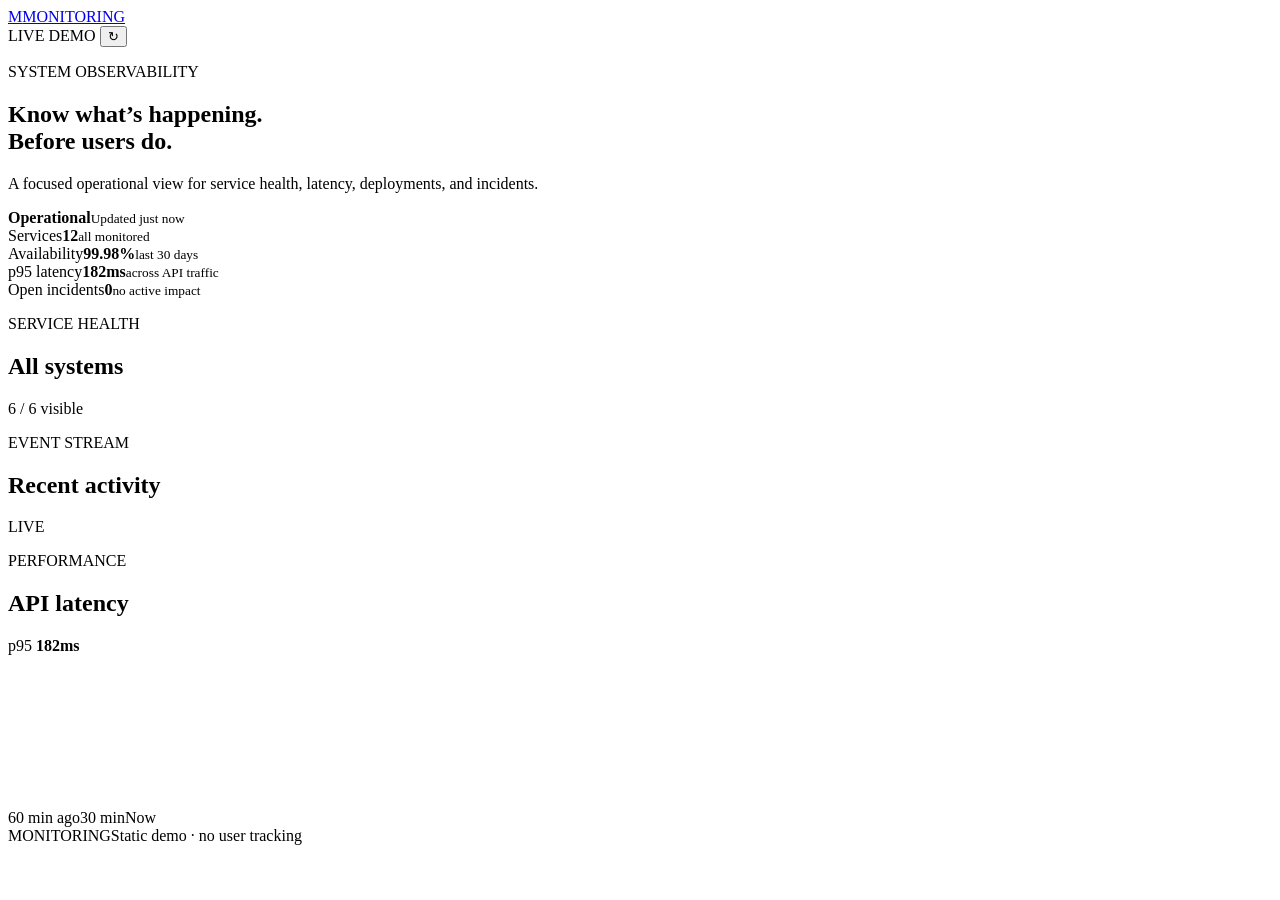
==== index.html @ 28cf292b "Build MONITORING observability dashboard" ====
<!doctype html>
<html lang="en">
<head>
  <meta charset="utf-8">
  <meta name="viewport" content="width=device-width, initial-scale=1">
  <meta name="theme-color" content="#0b1020">
  <meta name="description" content="MONITORING — a lightweight service observability dashboard.">
  <title>MONITORING — Observability Dashboard</title>
  <link rel="preconnect" href="https://fonts.googleapis.com">
  <link rel="preconnect" href="https://fonts.gstatic.com" crossorigin>
  <link href="https://fonts.googleapis.com/css2?family=DM+Sans:wght@400;500;600;700&family=Space+Grotesk:wght@500;600;700&display=swap" rel="stylesheet">
  <link rel="stylesheet" href="styles.css">
</head>
<body>
  <div class="shell">
    <header class="topbar">
      <a class="brand" href="./" aria-label="MONITORING home"><span class="brand-mark">M</span><span>MONITORING</span></a>
      <div class="topbar-actions">
        <span class="live-pill"><i></i> LIVE DEMO</span>
        <button id="refreshBtn" class="icon-btn" type="button" aria-label="Refresh dashboard" title="Refresh dashboard">↻</button>
      </div>
    </header>

    <main>
      <section class="hero">
        <div>
          <p class="eyebrow">SYSTEM OBSERVABILITY</p>
          <h1>Know what’s happening.<br><span>Before users do.</span></h1>
          <p class="hero-copy">A focused operational view for service health, latency, deployments, and incidents.</p>
        </div>
        <div class="status-card">
          <span class="status-dot"></span>
          <div><strong>Operational</strong><small id="updatedAt">Updated just now</small></div>
        </div>
      </section>

      <section class="kpis" aria-label="Key metrics">
        <article class="kpi"><span>Services</span><strong>12</strong><small>all monitored</small></article>
        <article class="kpi"><span>Availability</span><strong>99.98%</strong><small>last 30 days</small></article>
        <article class="kpi"><span>p95 latency</span><strong>182<span class="unit">ms</span></strong><small>across API traffic</small></article>
        <article class="kpi"><span>Open incidents</span><strong>0</strong><small>no active impact</small></article>
      </section>

      <section class="grid">
        <article class="panel services-panel">
          <div class="panel-head"><div><p class="eyebrow">SERVICE HEALTH</p><h2>All systems</h2></div><span class="panel-meta">6 / 6 visible</span></div>
          <div id="services" class="service-list"></div>
        </article>

        <article class="panel events-panel">
          <div class="panel-head"><div><p class="eyebrow">EVENT STREAM</p><h2>Recent activity</h2></div><span class="panel-meta">LIVE</span></div>
          <div id="events" class="events-list"></div>
        </article>
      </section>

      <section class="panel chart-panel">
        <div class="panel-head"><div><p class="eyebrow">PERFORMANCE</p><h2>API latency</h2></div><span class="chart-value">p95 <strong>182ms</strong></span></div>
        <div class="chart-wrap"><canvas id="latencyChart" aria-label="API latency chart" role="img"></canvas></div>
        <div class="chart-axis"><span>60 min ago</span><span>30 min</span><span>Now</span></div>
      </section>
    </main>

    <footer><span>MONITORING</span><span>Static demo · no user tracking</span></footer>
  </div>
  <script src="app.js"></script>
</body>
</html>
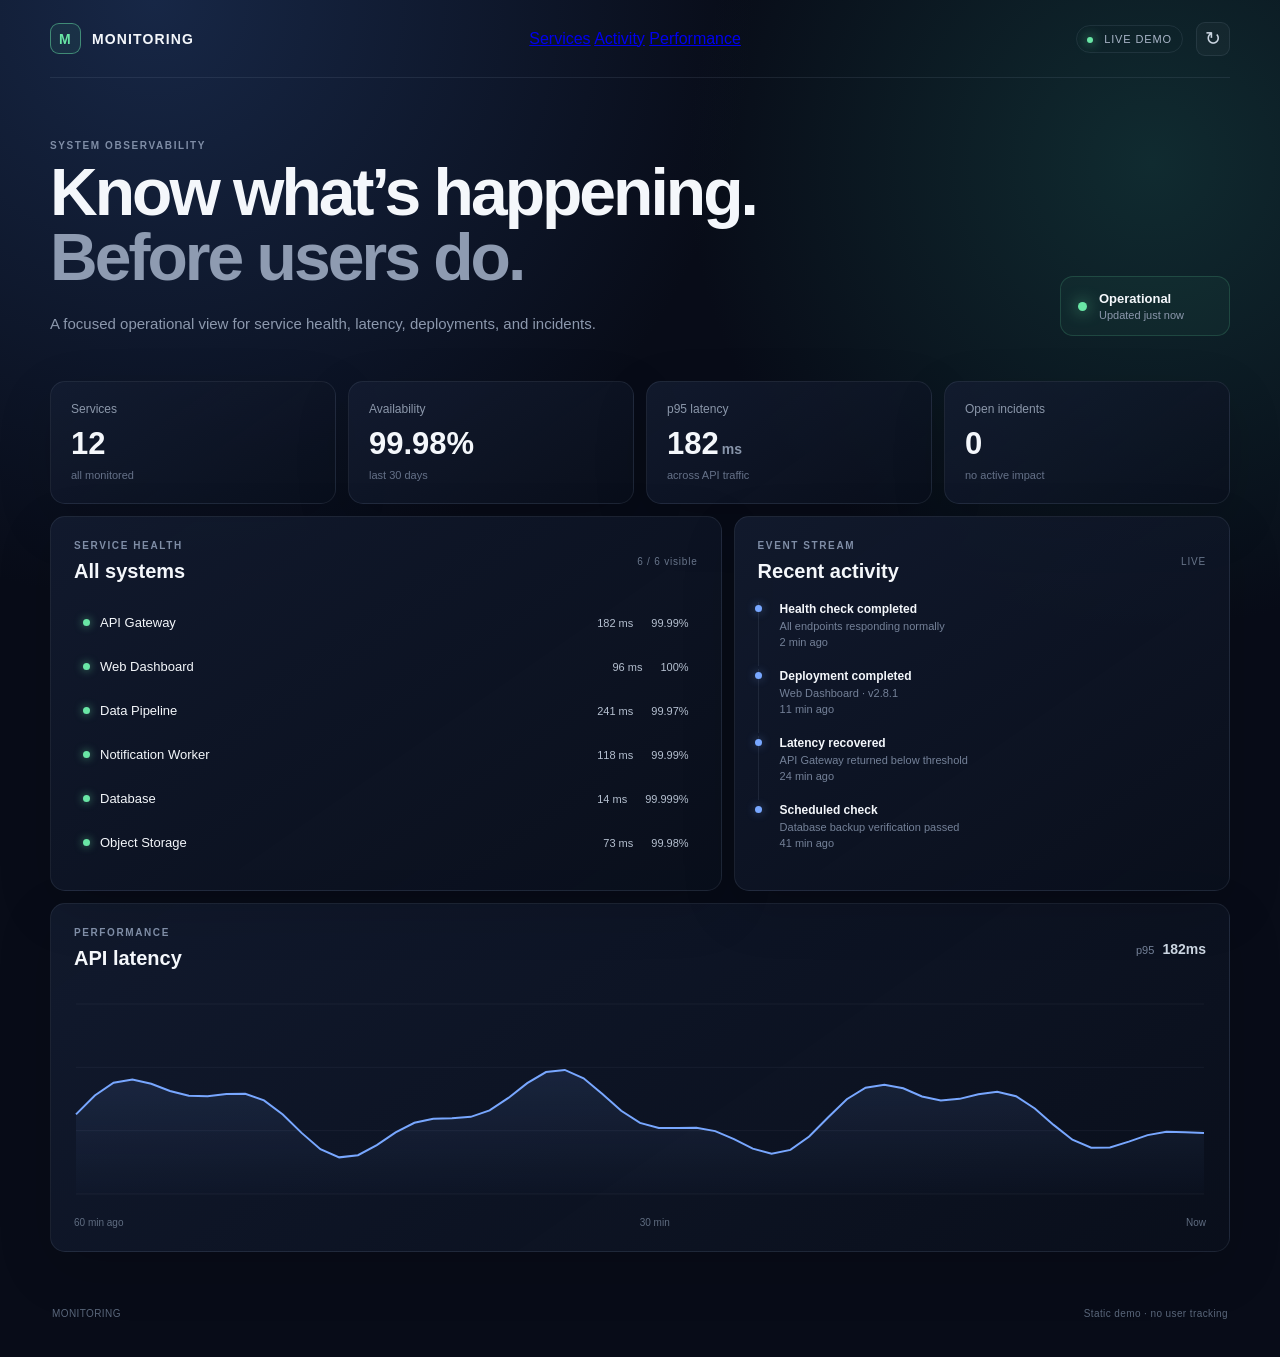
==== commit 8293ab23: "Polish monitoring dashboard accessibility and metadata" ====
--- a/index.html
+++ b/index.html
@@ -3,8 +3,11 @@
 <head>
   <meta charset="utf-8">
   <meta name="viewport" content="width=device-width, initial-scale=1">
-  <meta name="theme-color" content="#0b1020">
-  <meta name="description" content="MONITORING — a lightweight service observability dashboard.">
+  <meta name="theme-color" content="#080c18">
+  <meta name="description" content="MONITORING — a lightweight, privacy-conscious service observability dashboard.">
+  <meta name="robots" content="index,follow">
+  <link rel="canonical" href="https://kolkata-janta-party.github.io/MONITORING/">
+  <link rel="icon" href="favicon.svg" type="image/svg+xml">
   <title>MONITORING — Observability Dashboard</title>
   <link rel="preconnect" href="https://fonts.googleapis.com">
   <link rel="preconnect" href="https://fonts.gstatic.com" crossorigin>
@@ -14,22 +17,27 @@
 <body>
   <div class="shell">
     <header class="topbar">
-      <a class="brand" href="./" aria-label="MONITORING home"><span class="brand-mark">M</span><span>MONITORING</span></a>
+      <a class="brand" href="./" aria-label="MONITORING home"><span class="brand-mark" aria-hidden="true">M</span><span>MONITORING</span></a>
+      <nav class="topbar-nav" aria-label="Dashboard sections">
+        <a href="#services-panel">Services</a>
+        <a href="#events-panel">Activity</a>
+        <a href="#performance">Performance</a>
+      </nav>
       <div class="topbar-actions">
-        <span class="live-pill"><i></i> LIVE DEMO</span>
+        <span class="live-pill"><i aria-hidden="true"></i> LIVE DEMO</span>
         <button id="refreshBtn" class="icon-btn" type="button" aria-label="Refresh dashboard" title="Refresh dashboard">↻</button>
       </div>
     </header>
 
     <main>
-      <section class="hero">
+      <section class="hero" aria-labelledby="hero-title">
         <div>
           <p class="eyebrow">SYSTEM OBSERVABILITY</p>
-          <h1>Know what’s happening.<br><span>Before users do.</span></h1>
+          <h1 id="hero-title">Know what’s happening.<br><span>Before users do.</span></h1>
           <p class="hero-copy">A focused operational view for service health, latency, deployments, and incidents.</p>
         </div>
-        <div class="status-card">
-          <span class="status-dot"></span>
+        <div class="status-card" role="status" aria-live="polite">
+          <span class="status-dot" aria-hidden="true"></span>
           <div><strong>Operational</strong><small id="updatedAt">Updated just now</small></div>
         </div>
       </section>
@@ -42,26 +50,27 @@
       </section>
 
       <section class="grid">
-        <article class="panel services-panel">
+        <article class="panel services-panel" id="services-panel">
           <div class="panel-head"><div><p class="eyebrow">SERVICE HEALTH</p><h2>All systems</h2></div><span class="panel-meta">6 / 6 visible</span></div>
-          <div id="services" class="service-list"></div>
+          <div id="services" class="service-list" aria-live="polite"></div>
         </article>
 
-        <article class="panel events-panel">
+        <article class="panel events-panel" id="events-panel">
           <div class="panel-head"><div><p class="eyebrow">EVENT STREAM</p><h2>Recent activity</h2></div><span class="panel-meta">LIVE</span></div>
-          <div id="events" class="events-list"></div>
+          <div id="events" class="events-list" aria-live="polite"></div>
         </article>
       </section>
 
-      <section class="panel chart-panel">
-        <div class="panel-head"><div><p class="eyebrow">PERFORMANCE</p><h2>API latency</h2></div><span class="chart-value">p95 <strong>182ms</strong></span></div>
-        <div class="chart-wrap"><canvas id="latencyChart" aria-label="API latency chart" role="img"></canvas></div>
-        <div class="chart-axis"><span>60 min ago</span><span>30 min</span><span>Now</span></div>
+      <section class="panel chart-panel" id="performance" aria-labelledby="performance-title">
+        <div class="panel-head"><div><p class="eyebrow">PERFORMANCE</p><h2 id="performance-title">API latency</h2></div><span class="chart-value">p95 <strong>182ms</strong></span></div>
+        <div class="chart-wrap"><canvas id="latencyChart" aria-label="API latency over the last 60 minutes" role="img"></canvas></div>
+        <div class="chart-axis" aria-hidden="true"><span>60 min ago</span><span>30 min</span><span>Now</span></div>
       </section>
     </main>
 
     <footer><span>MONITORING</span><span>Static demo · no user tracking</span></footer>
   </div>
-  <script src="app.js"></script>
+  <noscript><div class="noscript">JavaScript is required for live demo data and the latency chart.</div></noscript>
+  <script src="app.js" defer></script>
 </body>
 </html>
--- a/styles.css
+++ b/styles.css
@@ -0,0 +1,3 @@
+:root{--bg:#080c18;--panel:rgba(16,23,41,.76);--panel2:#111a2d;--line:rgba(148,163,184,.13);--text:#f4f7fb;--muted:#8c98ad;--accent:#69e6a5;--blue:#78a7ff;--danger:#ff7180}
+*{box-sizing:border-box}html{scroll-behavior:smooth}body{margin:0;background:radial-gradient(circle at 12% 0%,#172746 0,transparent 34%),radial-gradient(circle at 90% 12%,#102b30 0,transparent 28%),var(--bg);color:var(--text);font-family:"DM Sans",sans-serif;min-height:100vh}.shell{width:min(1180px,calc(100% - 40px));margin:auto}.topbar{height:78px;display:flex;align-items:center;justify-content:space-between;border-bottom:1px solid var(--line)}.brand{display:flex;align-items:center;gap:11px;color:var(--text);text-decoration:none;font:700 14px "Space Grotesk",sans-serif;letter-spacing:.08em}.brand-mark{display:grid;place-items:center;width:31px;height:31px;border:1px solid rgba(105,230,165,.5);border-radius:9px;color:var(--accent);background:rgba(105,230,165,.07)}.topbar-actions{display:flex;align-items:center;gap:13px}.live-pill{font-size:11px;color:#a9b5c8;border:1px solid var(--line);padding:7px 10px;border-radius:999px;letter-spacing:.08em}.live-pill i{display:inline-block;width:6px;height:6px;border-radius:50%;background:var(--accent);box-shadow:0 0 12px var(--accent);margin-right:7px}.icon-btn{border:1px solid var(--line);background:rgba(255,255,255,.03);color:#cbd5e1;width:34px;height:34px;border-radius:9px;cursor:pointer;font-size:19px}.icon-btn:hover{border-color:rgba(105,230,165,.4);color:var(--accent)}main{padding:62px 0 30px}.hero{display:flex;align-items:flex-end;justify-content:space-between;gap:30px}.eyebrow{margin:0 0 9px;color:#7f8da6;font:600 10px "Space Grotesk",sans-serif;letter-spacing:.16em}.hero h1{font:600 clamp(38px,6vw,66px)/.99 "Space Grotesk",sans-serif;letter-spacing:-.045em;margin:0}.hero h1 span{color:#8e9bb1}.hero-copy{max-width:570px;color:var(--muted);font-size:15px;line-height:1.7;margin:20px 0 0}.status-card{display:flex;align-items:center;gap:12px;padding:14px 17px;border:1px solid rgba(105,230,165,.17);background:rgba(105,230,165,.045);border-radius:13px;min-width:170px}.status-dot{width:9px;height:9px;border-radius:50%;background:var(--accent);box-shadow:0 0 16px rgba(105,230,165,.8)}.status-card strong{display:block;font-size:13px}.status-card small{display:block;color:var(--muted);font-size:11px;margin-top:3px}.kpis{display:grid;grid-template-columns:repeat(4,1fr);gap:12px;margin:45px 0 12px}.kpi,.panel{border:1px solid var(--line);background:linear-gradient(145deg,rgba(20,29,50,.8),rgba(10,16,29,.72));box-shadow:0 18px 55px rgba(0,0,0,.14);border-radius:15px}.kpi{padding:20px}.kpi>span{display:block;color:#8b97aa;font-size:12px}.kpi strong{display:block;font:600 31px "Space Grotesk",sans-serif;margin:10px 0 3px}.kpi small{color:#657188;font-size:11px}.unit{font-size:14px;color:#8895aa;margin-left:3px}.grid{display:grid;grid-template-columns:1.15fr .85fr;gap:12px}.panel{padding:23px}.panel-head{display:flex;align-items:center;justify-content:space-between;margin-bottom:19px}.panel h2{font:600 20px "Space Grotesk",sans-serif;margin:0}.panel-meta{font-size:10px;color:#68758a;letter-spacing:.08em}.service-list,.events-list{display:grid;gap:3px}.service{display:flex;align-items:center;justify-content:space-between;padding:13px 9px;border-radius:10px}.service:hover{background:rgba(255,255,255,.025)}.service-name{display:flex;align-items:center;gap:10px;font-size:13px}.health{width:7px;height:7px;border-radius:50%;background:var(--accent);box-shadow:0 0 9px rgba(105,230,165,.65)}.service-meta{display:flex;gap:18px;color:#748198;font-size:11px}.service-meta b{color:#b6c1d1;font-weight:500}.event{position:relative;padding:0 0 18px 21px;border-left:1px solid var(--line)}.event:last-child{border-left-color:transparent}.event:before{content:"";position:absolute;left:-4px;top:3px;width:7px;height:7px;border-radius:50%;background:var(--blue);box-shadow:0 0 10px rgba(120,167,255,.45)}.event strong{display:block;font-size:12px;font-weight:600}.event span{display:block;color:#748198;font-size:11px;margin-top:4px}.chart-panel{margin-top:12px}.chart-value{font-size:11px;color:#748198}.chart-value strong{font:600 14px "Space Grotesk",sans-serif;color:#cbd5e1;margin-left:5px}.chart-wrap{height:220px;margin-top:4px}.chart-wrap canvas{width:100%;height:100%;display:block}.chart-axis{display:flex;justify-content:space-between;color:#5f6c80;font-size:10px;margin-top:8px}footer{display:flex;justify-content:space-between;color:#59667a;font-size:10px;padding:26px 2px 38px;letter-spacing:.04em}
+@media(max-width:800px){.shell{width:min(100% - 26px,680px)}main{padding-top:42px}.hero{align-items:flex-start;flex-direction:column}.status-card{width:100%}.kpis{grid-template-columns:repeat(2,1fr);margin-top:32px}.grid{grid-template-columns:1fr}}@media(max-width:480px){.topbar{height:68px}.live-pill{display:none}.kpi{padding:16px}.kpi strong{font-size:25px}.panel{padding:17px}.service-meta{gap:8px}.service-meta span:first-child{display:none}.hero h1{font-size:42px}footer{flex-direction:column;gap:8px}}
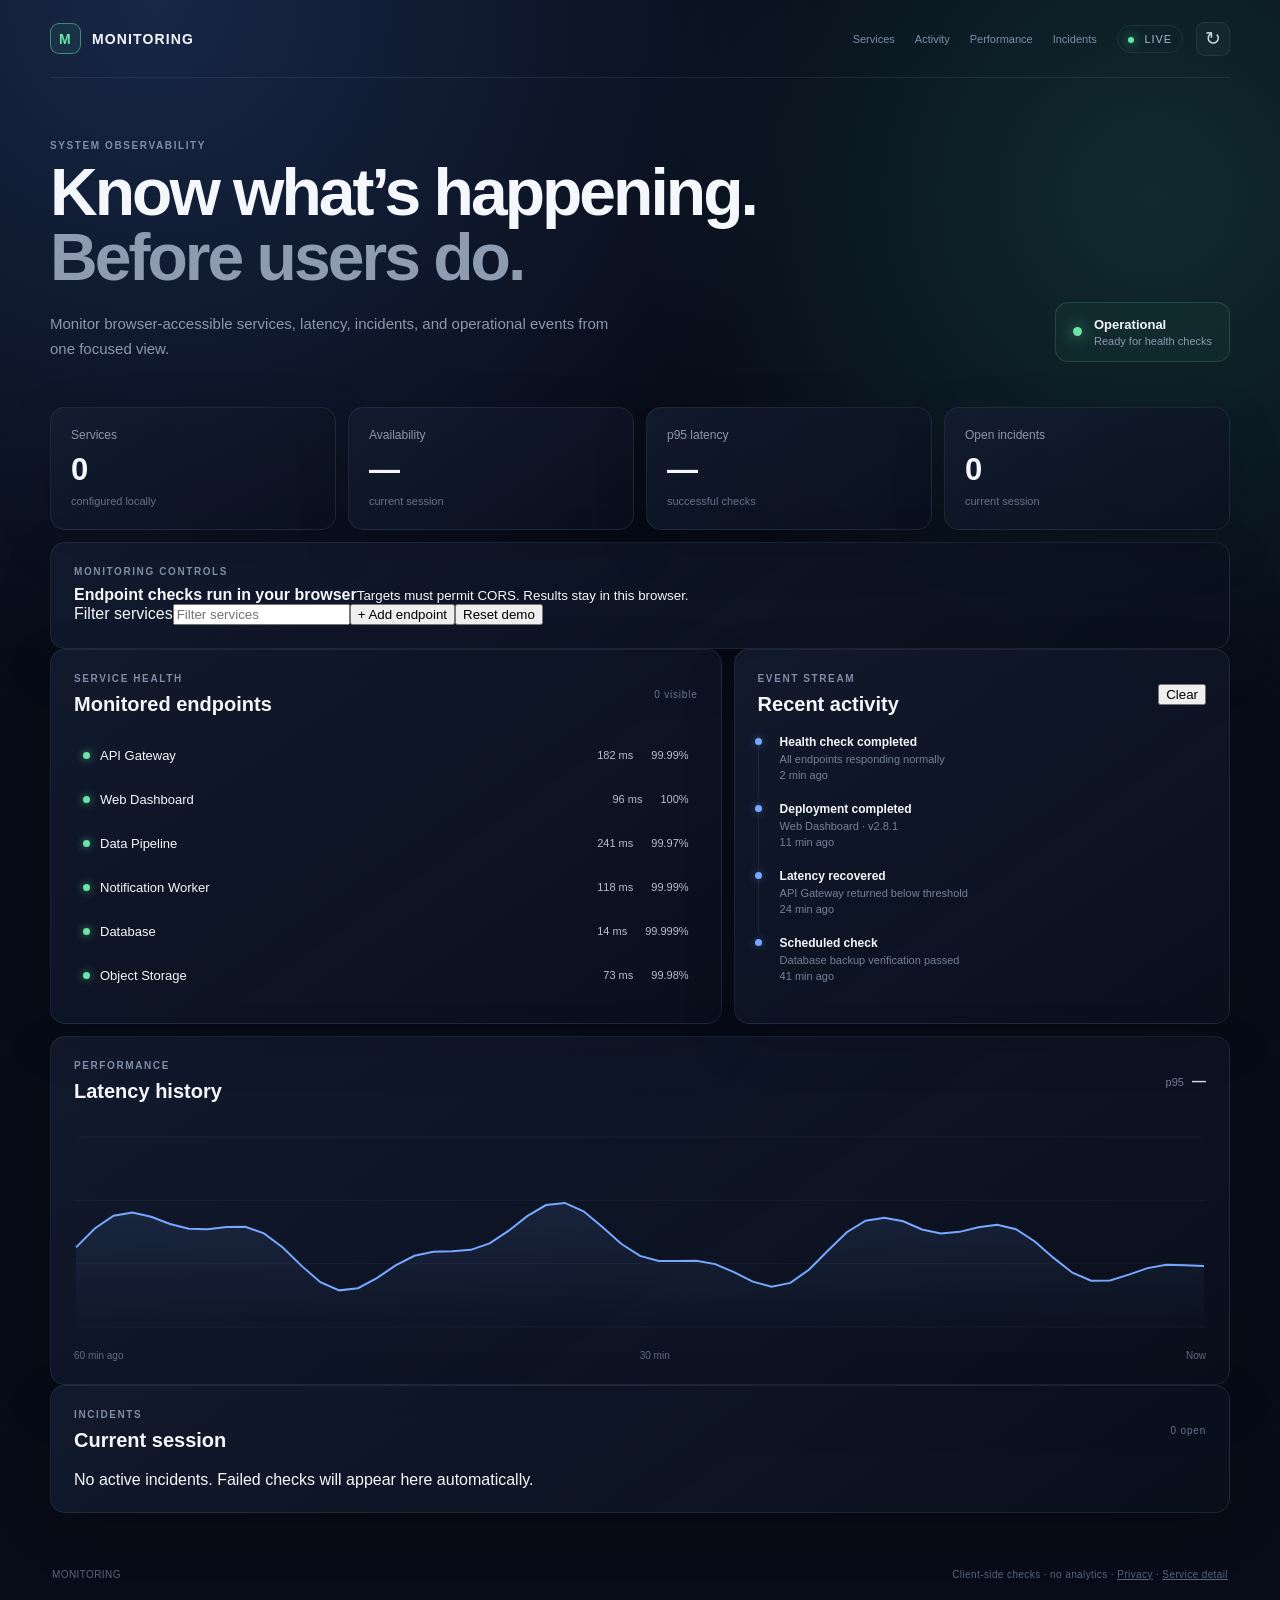
==== commit 9cbaaf78: "Build interactive monitoring dashboard" ====
--- a/index.html
+++ b/index.html
@@ -1,76 +1,27 @@
 <!doctype html>
-<html lang="en">
-<head>
-  <meta charset="utf-8">
-  <meta name="viewport" content="width=device-width, initial-scale=1">
-  <meta name="theme-color" content="#080c18">
-  <meta name="description" content="MONITORING — a lightweight, privacy-conscious service observability dashboard.">
-  <meta name="robots" content="index,follow">
-  <link rel="canonical" href="https://kolkata-janta-party.github.io/MONITORING/">
-  <link rel="icon" href="favicon.svg" type="image/svg+xml">
-  <title>MONITORING — Observability Dashboard</title>
-  <link rel="preconnect" href="https://fonts.googleapis.com">
-  <link rel="preconnect" href="https://fonts.gstatic.com" crossorigin>
-  <link href="https://fonts.googleapis.com/css2?family=DM+Sans:wght@400;500;600;700&family=Space+Grotesk:wght@500;600;700&display=swap" rel="stylesheet">
-  <link rel="stylesheet" href="styles.css">
-</head>
-<body>
-  <div class="shell">
-    <header class="topbar">
-      <a class="brand" href="./" aria-label="MONITORING home"><span class="brand-mark" aria-hidden="true">M</span><span>MONITORING</span></a>
-      <nav class="topbar-nav" aria-label="Dashboard sections">
-        <a href="#services-panel">Services</a>
-        <a href="#events-panel">Activity</a>
-        <a href="#performance">Performance</a>
-      </nav>
-      <div class="topbar-actions">
-        <span class="live-pill"><i aria-hidden="true"></i> LIVE DEMO</span>
-        <button id="refreshBtn" class="icon-btn" type="button" aria-label="Refresh dashboard" title="Refresh dashboard">↻</button>
-      </div>
-    </header>
-
-    <main>
-      <section class="hero" aria-labelledby="hero-title">
-        <div>
-          <p class="eyebrow">SYSTEM OBSERVABILITY</p>
-          <h1 id="hero-title">Know what’s happening.<br><span>Before users do.</span></h1>
-          <p class="hero-copy">A focused operational view for service health, latency, deployments, and incidents.</p>
-        </div>
-        <div class="status-card" role="status" aria-live="polite">
-          <span class="status-dot" aria-hidden="true"></span>
-          <div><strong>Operational</strong><small id="updatedAt">Updated just now</small></div>
-        </div>
-      </section>
-
-      <section class="kpis" aria-label="Key metrics">
-        <article class="kpi"><span>Services</span><strong>12</strong><small>all monitored</small></article>
-        <article class="kpi"><span>Availability</span><strong>99.98%</strong><small>last 30 days</small></article>
-        <article class="kpi"><span>p95 latency</span><strong>182<span class="unit">ms</span></strong><small>across API traffic</small></article>
-        <article class="kpi"><span>Open incidents</span><strong>0</strong><small>no active impact</small></article>
-      </section>
-
-      <section class="grid">
-        <article class="panel services-panel" id="services-panel">
-          <div class="panel-head"><div><p class="eyebrow">SERVICE HEALTH</p><h2>All systems</h2></div><span class="panel-meta">6 / 6 visible</span></div>
-          <div id="services" class="service-list" aria-live="polite"></div>
-        </article>
-
-        <article class="panel events-panel" id="events-panel">
-          <div class="panel-head"><div><p class="eyebrow">EVENT STREAM</p><h2>Recent activity</h2></div><span class="panel-meta">LIVE</span></div>
-          <div id="events" class="events-list" aria-live="polite"></div>
-        </article>
-      </section>
-
-      <section class="panel chart-panel" id="performance" aria-labelledby="performance-title">
-        <div class="panel-head"><div><p class="eyebrow">PERFORMANCE</p><h2 id="performance-title">API latency</h2></div><span class="chart-value">p95 <strong>182ms</strong></span></div>
-        <div class="chart-wrap"><canvas id="latencyChart" aria-label="API latency over the last 60 minutes" role="img"></canvas></div>
-        <div class="chart-axis" aria-hidden="true"><span>60 min ago</span><span>30 min</span><span>Now</span></div>
-      </section>
-    </main>
-
-    <footer><span>MONITORING</span><span>Static demo · no user tracking</span></footer>
-  </div>
-  <noscript><div class="noscript">JavaScript is required for live demo data and the latency chart.</div></noscript>
-  <script src="app.js" defer></script>
-</body>
-</html>+<html lang="en"><head>
+<meta charset="utf-8"><meta name="viewport" content="width=device-width, initial-scale=1"><meta name="theme-color" content="#080c18">
+<meta name="description" content="MONITORING — a privacy-conscious service observability dashboard."><meta name="robots" content="index,follow">
+<meta http-equiv="Content-Security-Policy" content="default-src 'self'; connect-src 'self' https:; img-src 'self' data:; style-src 'self' https://fonts.googleapis.com; font-src https://fonts.gstatic.com; script-src 'self'; object-src 'none'; base-uri 'self'; form-action 'self'">
+<link rel="canonical" href="https://kolkata-janta-party.github.io/MONITORING/"><link rel="icon" href="favicon.svg" type="image/svg+xml"><link rel="manifest" href="manifest.webmanifest">
+<title>MONITORING — Observability Dashboard</title><link rel="preconnect" href="https://fonts.googleapis.com"><link rel="preconnect" href="https://fonts.gstatic.com" crossorigin>
+<link href="https://fonts.googleapis.com/css2?family=DM+Sans:wght@400;500;600;700&family=Space+Grotesk:wght@500;600;700&display=swap" rel="stylesheet"><link rel="stylesheet" href="styles.css"></head>
+<body><div class="shell">
+<header class="topbar"><a class="brand" href="./" aria-label="MONITORING home"><span class="brand-mark" aria-hidden="true">M</span><span>MONITORING</span></a>
+<nav class="topbar-nav" aria-label="Dashboard sections"><a href="#services-panel">Services</a><a href="#events-panel">Activity</a><a href="#performance">Performance</a><a href="#incidents">Incidents</a></nav>
+<div class="topbar-actions"><span class="live-pill"><i aria-hidden="true"></i> LIVE</span><button id="refreshBtn" class="icon-btn" type="button" aria-label="Run health checks" title="Run health checks">↻</button></div></header>
+<main>
+<section class="hero" aria-labelledby="hero-title"><div><p class="eyebrow">SYSTEM OBSERVABILITY</p><h1 id="hero-title">Know what’s happening.<br><span>Before users do.</span></h1><p class="hero-copy">Monitor browser-accessible services, latency, incidents, and operational events from one focused view.</p></div>
+<div class="status-card" id="overallStatus" role="status" aria-live="polite"><span class="status-dot" aria-hidden="true"></span><div><strong id="overallStatusText">Operational</strong><small id="updatedAt">Ready for health checks</small></div></div></section>
+<section class="kpis" aria-label="Key metrics"><article class="kpi"><span>Services</span><strong id="serviceCount">0</strong><small>configured locally</small></article><article class="kpi"><span>Availability</span><strong id="availability">—</strong><small>current session</small></article><article class="kpi"><span>p95 latency</span><strong id="p95">—</strong><small>successful checks</small></article><article class="kpi"><span>Open incidents</span><strong id="incidentCount">0</strong><small>current session</small></article></section>
+<section class="toolbar panel" aria-label="Monitoring controls"><div><p class="eyebrow">MONITORING CONTROLS</p><strong>Endpoint checks run in your browser</strong><small>Targets must permit CORS. Results stay in this browser.</small></div><div class="toolbar-actions"><label class="search"><span class="sr-only">Filter services</span><input id="serviceFilter" type="search" placeholder="Filter services" autocomplete="off"></label><button id="addServiceBtn" class="primary-btn" type="button">+ Add endpoint</button><button id="clearDataBtn" class="ghost-btn" type="button">Reset demo</button></div></section>
+<section class="grid"><article class="panel services-panel" id="services-panel"><div class="panel-head"><div><p class="eyebrow">SERVICE HEALTH</p><h2>Monitored endpoints</h2></div><span class="panel-meta" id="serviceMeta">0 visible</span></div><div id="services" class="service-list" aria-live="polite"></div><div id="emptyServices" class="empty-state" hidden>No endpoints match this filter.</div></article>
+<article class="panel events-panel" id="events-panel"><div class="panel-head"><div><p class="eyebrow">EVENT STREAM</p><h2>Recent activity</h2></div><button id="clearEventsBtn" class="text-btn" type="button">Clear</button></div><div id="events" class="events-list" aria-live="polite"></div><div id="emptyEvents" class="empty-state" hidden>No events yet.</div></article></section>
+<section class="panel chart-panel" id="performance" aria-labelledby="performance-title"><div class="panel-head"><div><p class="eyebrow">PERFORMANCE</p><h2 id="performance-title">Latency history</h2></div><span class="chart-value">p95 <strong id="chartP95">—</strong></span></div><div class="chart-wrap"><canvas id="latencyChart" aria-label="API latency history" role="img"></canvas></div><div class="chart-axis" aria-hidden="true"><span>60 min ago</span><span>30 min</span><span>Now</span></div></section>
+<section class="panel incidents-panel" id="incidents" aria-labelledby="incidents-title"><div class="panel-head"><div><p class="eyebrow">INCIDENTS</p><h2 id="incidents-title">Current session</h2></div><span class="panel-meta" id="incidentMeta">0 open</span></div><div id="incidentsList" class="incident-list" aria-live="polite"></div><div id="emptyIncidents" class="empty-state">No active incidents. Failed checks will appear here automatically.</div></section>
+</main><footer><span>MONITORING</span><span>Client-side checks · no analytics · <a href="privacy.html">Privacy</a> · <a href="service.html">Service detail</a></span></footer></div>
+<dialog id="serviceDialog" class="dialog"><form id="serviceForm" method="dialog" class="dialog-card"><div class="panel-head"><div><p class="eyebrow">NEW MONITOR</p><h2>Add endpoint</h2></div><button class="close-btn" value="cancel" aria-label="Close dialog">×</button></div>
+<label>Service name<input id="serviceName" maxlength="60" required placeholder="My API"></label><label>HTTPS endpoint<input id="serviceUrl" type="url" maxlength="500" required placeholder="https://example.com/health"></label>
+<p class="form-note">The browser will request this URL. Cross-origin targets need an appropriate CORS response. Do not enter secrets or private credentials.</p><div class="dialog-actions"><button class="ghost-btn" value="cancel">Cancel</button><button class="primary-btn" value="default">Add endpoint</button></div></form></dialog>
+<div id="toast" class="toast" role="status" aria-live="polite"></div><noscript><div class="noscript">JavaScript is required for monitoring checks and the interactive dashboard.</div></noscript><script src="app.js" defer></script>
+</body></html>
--- a/styles.css
+++ b/styles.css
@@ -1,3 +1,38 @@
-:root{--bg:#080c18;--panel:rgba(16,23,41,.76);--panel2:#111a2d;--line:rgba(148,163,184,.13);--text:#f4f7fb;--muted:#8c98ad;--accent:#69e6a5;--blue:#78a7ff;--danger:#ff7180}
-*{box-sizing:border-box}html{scroll-behavior:smooth}body{margin:0;background:radial-gradient(circle at 12% 0%,#172746 0,transparent 34%),radial-gradient(circle at 90% 12%,#102b30 0,transparent 28%),var(--bg);color:var(--text);font-family:"DM Sans",sans-serif;min-height:100vh}.shell{width:min(1180px,calc(100% - 40px));margin:auto}.topbar{height:78px;display:flex;align-items:center;justify-content:space-between;border-bottom:1px solid var(--line)}.brand{display:flex;align-items:center;gap:11px;color:var(--text);text-decoration:none;font:700 14px "Space Grotesk",sans-serif;letter-spacing:.08em}.brand-mark{display:grid;place-items:center;width:31px;height:31px;border:1px solid rgba(105,230,165,.5);border-radius:9px;color:var(--accent);background:rgba(105,230,165,.07)}.topbar-actions{display:flex;align-items:center;gap:13px}.live-pill{font-size:11px;color:#a9b5c8;border:1px solid var(--line);padding:7px 10px;border-radius:999px;letter-spacing:.08em}.live-pill i{display:inline-block;width:6px;height:6px;border-radius:50%;background:var(--accent);box-shadow:0 0 12px var(--accent);margin-right:7px}.icon-btn{border:1px solid var(--line);background:rgba(255,255,255,.03);color:#cbd5e1;width:34px;height:34px;border-radius:9px;cursor:pointer;font-size:19px}.icon-btn:hover{border-color:rgba(105,230,165,.4);color:var(--accent)}main{padding:62px 0 30px}.hero{display:flex;align-items:flex-end;justify-content:space-between;gap:30px}.eyebrow{margin:0 0 9px;color:#7f8da6;font:600 10px "Space Grotesk",sans-serif;letter-spacing:.16em}.hero h1{font:600 clamp(38px,6vw,66px)/.99 "Space Grotesk",sans-serif;letter-spacing:-.045em;margin:0}.hero h1 span{color:#8e9bb1}.hero-copy{max-width:570px;color:var(--muted);font-size:15px;line-height:1.7;margin:20px 0 0}.status-card{display:flex;align-items:center;gap:12px;padding:14px 17px;border:1px solid rgba(105,230,165,.17);background:rgba(105,230,165,.045);border-radius:13px;min-width:170px}.status-dot{width:9px;height:9px;border-radius:50%;background:var(--accent);box-shadow:0 0 16px rgba(105,230,165,.8)}.status-card strong{display:block;font-size:13px}.status-card small{display:block;color:var(--muted);font-size:11px;margin-top:3px}.kpis{display:grid;grid-template-columns:repeat(4,1fr);gap:12px;margin:45px 0 12px}.kpi,.panel{border:1px solid var(--line);background:linear-gradient(145deg,rgba(20,29,50,.8),rgba(10,16,29,.72));box-shadow:0 18px 55px rgba(0,0,0,.14);border-radius:15px}.kpi{padding:20px}.kpi>span{display:block;color:#8b97aa;font-size:12px}.kpi strong{display:block;font:600 31px "Space Grotesk",sans-serif;margin:10px 0 3px}.kpi small{color:#657188;font-size:11px}.unit{font-size:14px;color:#8895aa;margin-left:3px}.grid{display:grid;grid-template-columns:1.15fr .85fr;gap:12px}.panel{padding:23px}.panel-head{display:flex;align-items:center;justify-content:space-between;margin-bottom:19px}.panel h2{font:600 20px "Space Grotesk",sans-serif;margin:0}.panel-meta{font-size:10px;color:#68758a;letter-spacing:.08em}.service-list,.events-list{display:grid;gap:3px}.service{display:flex;align-items:center;justify-content:space-between;padding:13px 9px;border-radius:10px}.service:hover{background:rgba(255,255,255,.025)}.service-name{display:flex;align-items:center;gap:10px;font-size:13px}.health{width:7px;height:7px;border-radius:50%;background:var(--accent);box-shadow:0 0 9px rgba(105,230,165,.65)}.service-meta{display:flex;gap:18px;color:#748198;font-size:11px}.service-meta b{color:#b6c1d1;font-weight:500}.event{position:relative;padding:0 0 18px 21px;border-left:1px solid var(--line)}.event:last-child{border-left-color:transparent}.event:before{content:"";position:absolute;left:-4px;top:3px;width:7px;height:7px;border-radius:50%;background:var(--blue);box-shadow:0 0 10px rgba(120,167,255,.45)}.event strong{display:block;font-size:12px;font-weight:600}.event span{display:block;color:#748198;font-size:11px;margin-top:4px}.chart-panel{margin-top:12px}.chart-value{font-size:11px;color:#748198}.chart-value strong{font:600 14px "Space Grotesk",sans-serif;color:#cbd5e1;margin-left:5px}.chart-wrap{height:220px;margin-top:4px}.chart-wrap canvas{width:100%;height:100%;display:block}.chart-axis{display:flex;justify-content:space-between;color:#5f6c80;font-size:10px;margin-top:8px}footer{display:flex;justify-content:space-between;color:#59667a;font-size:10px;padding:26px 2px 38px;letter-spacing:.04em}
-@media(max-width:800px){.shell{width:min(100% - 26px,680px)}main{padding-top:42px}.hero{align-items:flex-start;flex-direction:column}.status-card{width:100%}.kpis{grid-template-columns:repeat(2,1fr);margin-top:32px}.grid{grid-template-columns:1fr}}@media(max-width:480px){.topbar{height:68px}.live-pill{display:none}.kpi{padding:16px}.kpi strong{font-size:25px}.panel{padding:17px}.service-meta{gap:8px}.service-meta span:first-child{display:none}.hero h1{font-size:42px}footer{flex-direction:column;gap:8px}}
+:root{--bg:#080c18;--panel:rgba(16,23,41,.76);--line:rgba(148,163,184,.13);--text:#f4f7fb;--muted:#8c98ad;--accent:#69e6a5;--blue:#78a7ff;--danger:#ff7180}
+*{box-sizing:border-box}
+html{scroll-behavior:smooth;scroll-padding-top:88px}
+body{margin:0;background:radial-gradient(circle at 12% 0%,#172746 0,transparent 34%),radial-gradient(circle at 90% 12%,#102b30 0,transparent 28%),var(--bg);color:var(--text);font-family:"DM Sans",sans-serif;min-height:100vh}
+a{color:inherit}.shell{width:min(1180px,calc(100% - 40px));margin:auto}
+.topbar{min-height:78px;display:flex;align-items:center;justify-content:space-between;gap:20px;border-bottom:1px solid var(--line)}
+.brand{display:flex;align-items:center;gap:11px;color:var(--text);text-decoration:none;font:700 14px "Space Grotesk",sans-serif;letter-spacing:.08em;flex-shrink:0}
+.brand-mark{display:grid;place-items:center;width:31px;height:31px;border:1px solid rgba(105,230,165,.5);border-radius:9px;color:var(--accent);background:rgba(105,230,165,.07)}
+.topbar-nav{display:flex;gap:20px;margin-left:auto}
+.topbar-nav a{color:#7f8da6;text-decoration:none;font-size:11px}.topbar-nav a:hover,.topbar-nav a:focus-visible{color:var(--text)}
+.topbar-actions{display:flex;align-items:center;gap:13px}
+.live-pill{font-size:11px;color:#a9b5c8;border:1px solid var(--line);padding:7px 10px;border-radius:999px;letter-spacing:.08em}
+.live-pill i{display:inline-block;width:6px;height:6px;border-radius:50%;background:var(--accent);box-shadow:0 0 12px var(--accent);margin-right:7px}
+.icon-btn{border:1px solid var(--line);background:rgba(255,255,255,.03);color:#cbd5e1;width:34px;height:34px;border-radius:9px;cursor:pointer;font-size:19px}.icon-btn:hover,.icon-btn:focus-visible{border-color:rgba(105,230,165,.4);color:var(--accent)}
+.icon-btn:focus-visible,.topbar-nav a:focus-visible,.brand:focus-visible{outline:2px solid var(--accent);outline-offset:3px}
+main{padding:62px 0 30px}.hero{display:flex;align-items:flex-end;justify-content:space-between;gap:30px}
+.eyebrow{margin:0 0 9px;color:#7f8da6;font:600 10px "Space Grotesk",sans-serif;letter-spacing:.16em}
+.hero h1{font:600 clamp(38px,6vw,66px)/.99 "Space Grotesk",sans-serif;letter-spacing:-.045em;margin:0}.hero h1 span{color:#8e9bb1}
+.hero-copy{max-width:570px;color:var(--muted);font-size:15px;line-height:1.7;margin:20px 0 0}
+.status-card{display:flex;align-items:center;gap:12px;padding:14px 17px;border:1px solid rgba(105,230,165,.17);background:rgba(105,230,165,.045);border-radius:13px;min-width:170px}
+.status-dot{width:9px;height:9px;border-radius:50%;background:var(--accent);box-shadow:0 0 16px rgba(105,230,165,.8)}
+.status-card strong{display:block;font-size:13px}.status-card small{display:block;color:var(--muted);font-size:11px;margin-top:3px}
+.kpis{display:grid;grid-template-columns:repeat(4,1fr);gap:12px;margin:45px 0 12px}
+.kpi,.panel{border:1px solid var(--line);background:linear-gradient(145deg,rgba(20,29,50,.8),rgba(10,16,29,.72));box-shadow:0 18px 55px rgba(0,0,0,.14);border-radius:15px}
+.kpi{padding:20px}.kpi>span{display:block;color:#8b97aa;font-size:12px}.kpi strong{display:block;font:600 31px "Space Grotesk",sans-serif;margin:10px 0 3px}.kpi small{color:#657188;font-size:11px}.unit{font-size:14px;color:#8895aa;margin-left:3px}
+.grid{display:grid;grid-template-columns:1.15fr .85fr;gap:12px}.panel{padding:23px}.panel-head{display:flex;align-items:center;justify-content:space-between;margin-bottom:19px}.panel h2{font:600 20px "Space Grotesk",sans-serif;margin:0}.panel-meta{font-size:10px;color:#68758a;letter-spacing:.08em}
+.service-list,.events-list{display:grid;gap:3px}.service{display:flex;align-items:center;justify-content:space-between;padding:13px 9px;border-radius:10px}.service:hover{background:rgba(255,255,255,.025)}
+.service-name{display:flex;align-items:center;gap:10px;font-size:13px}.health{width:7px;height:7px;border-radius:50%;background:var(--accent);box-shadow:0 0 9px rgba(105,230,165,.65)}
+.service-meta{display:flex;gap:18px;color:#748198;font-size:11px}.service-meta b{color:#b6c1d1;font-weight:500}
+.event{position:relative;padding:0 0 18px 21px;border-left:1px solid var(--line)}.event:last-child{border-left-color:transparent}.event:before{content:"";position:absolute;left:-4px;top:3px;width:7px;height:7px;border-radius:50%;background:var(--blue);box-shadow:0 0 10px rgba(120,167,255,.45)}
+.event strong{display:block;font-size:12px;font-weight:600}.event span{display:block;color:#748198;font-size:11px;margin-top:4px}
+.chart-panel{margin-top:12px}.chart-value{font-size:11px;color:#748198}.chart-value strong{font:600 14px "Space Grotesk",sans-serif;color:#cbd5e1;margin-left:5px}.chart-wrap{height:220px;margin-top:4px}.chart-wrap canvas{width:100%;height:100%;display:block}.chart-axis{display:flex;justify-content:space-between;color:#5f6c80;font-size:10px;margin-top:8px}
+footer{display:flex;justify-content:space-between;color:#59667a;font-size:10px;padding:26px 2px 38px;letter-spacing:.04em}.noscript{position:fixed;left:12px;right:12px;bottom:12px;padding:12px 14px;border:1px solid #6d3942;background:#24131a;color:#ffd8dd;border-radius:10px;font-size:12px}
+@media(max-width:800px){.shell{width:min(100% - 26px,680px)}.topbar-nav{display:none}main{padding-top:42px}.hero{align-items:flex-start;flex-direction:column}.status-card{width:100%}.kpis{grid-template-columns:repeat(2,1fr);margin-top:32px}.grid{grid-template-columns:1fr}}
+@media(max-width:480px){.topbar{min-height:68px}.live-pill{display:none}.kpi{padding:16px}.kpi strong{font-size:25px}.panel{padding:17px}.service-meta{gap:8px}.service-meta span:first-child{display:none}.hero h1{font-size:42px}footer{flex-direction:column;gap:8px}}
+@media(prefers-reduced-motion:reduce){html{scroll-behavior:auto}.icon-btn{transition:none}}
+
+.error-page{width:min(720px,calc(100% - 40px));margin:0 auto;min-height:100vh;display:flex;flex-direction:column;justify-content:center;align-items:flex-start}.error-page h1{font:600 clamp(42px,8vw,72px)/1 "Space Grotesk",sans-serif;letter-spacing:-.045em;margin:0}.error-page p:not(.eyebrow){max-width:520px;color:var(--muted);line-height:1.7;margin:18px 0 26px}.error-link{display:inline-flex;padding:11px 15px;border:1px solid rgba(105,230,165,.3);border-radius:10px;color:var(--accent);text-decoration:none;background:rgba(105,230,165,.05)}.error-link:hover,.error-link:focus-visible{border-color:var(--accent);outline:none}
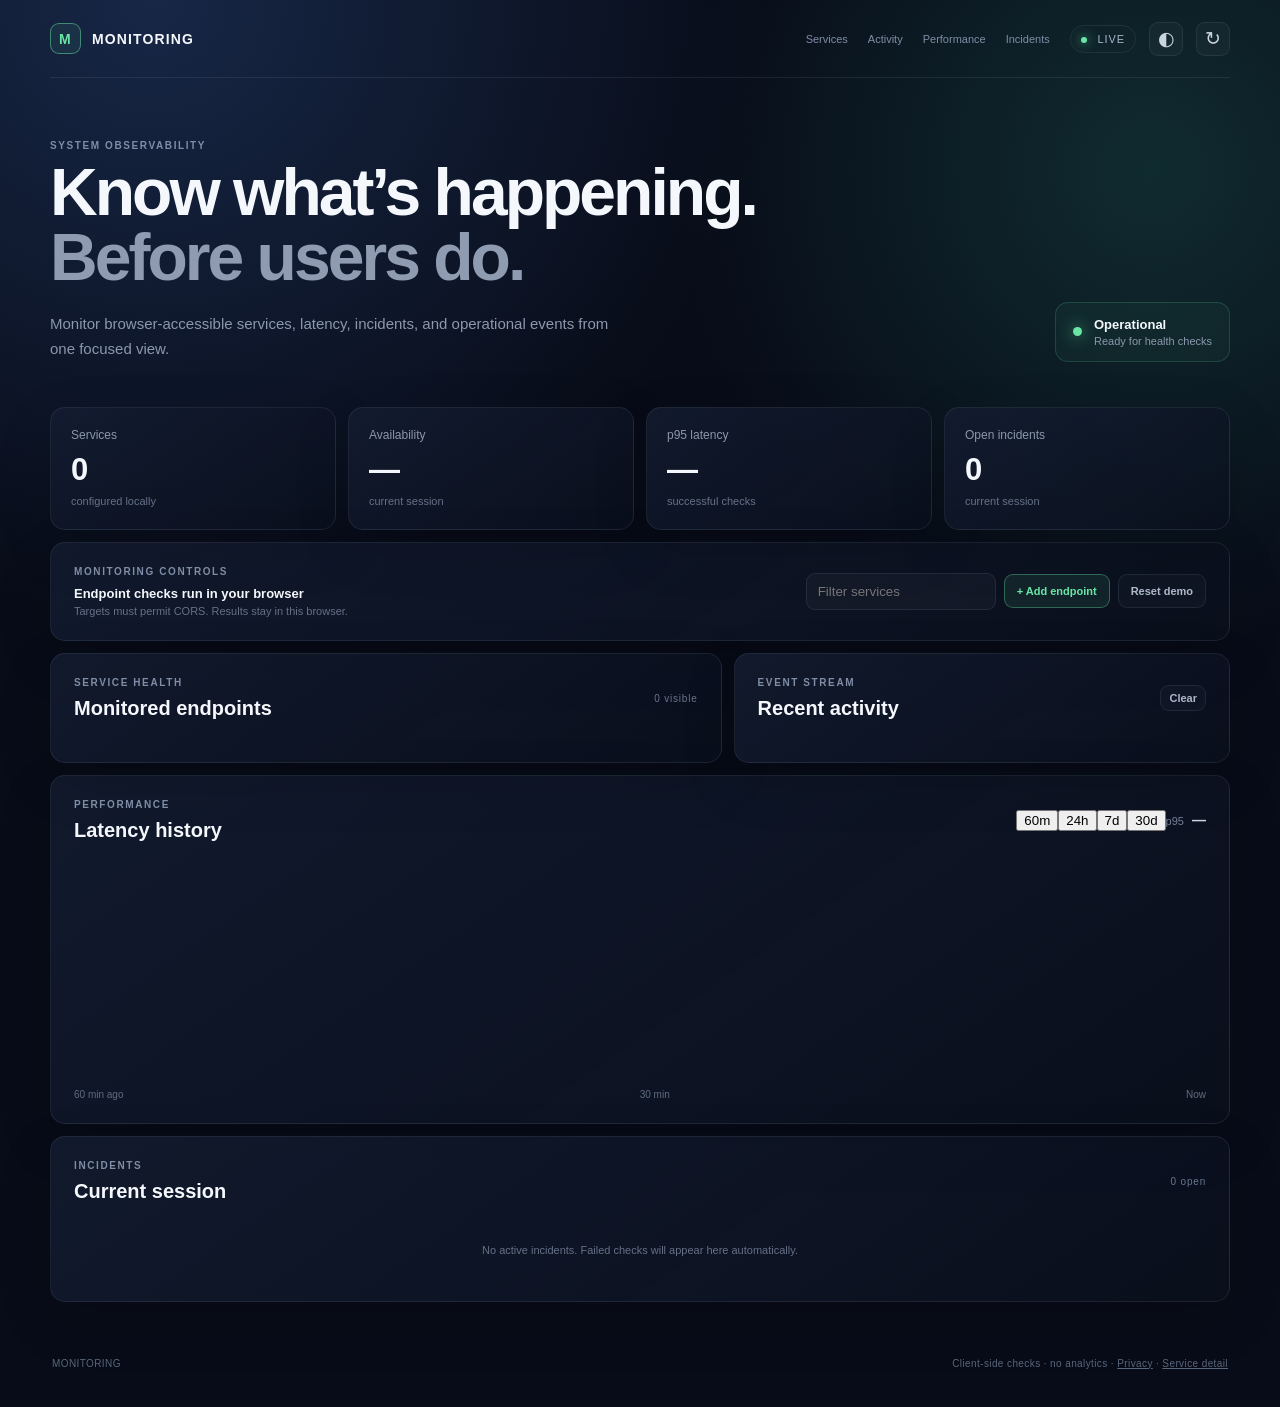
==== commit 7fea5fd9: "Add theme and chart range controls" ====
--- a/index.html
+++ b/index.html
@@ -9,7 +9,7 @@
 <body><div class="shell">
 <header class="topbar"><a class="brand" href="./" aria-label="MONITORING home"><span class="brand-mark" aria-hidden="true">M</span><span>MONITORING</span></a>
 <nav class="topbar-nav" aria-label="Dashboard sections"><a href="#services-panel">Services</a><a href="#events-panel">Activity</a><a href="#performance">Performance</a><a href="#incidents">Incidents</a></nav>
-<div class="topbar-actions"><span class="live-pill"><i aria-hidden="true"></i> LIVE</span><button id="refreshBtn" class="icon-btn" type="button" aria-label="Run health checks" title="Run health checks">↻</button></div></header>
+<div class="topbar-actions"><span class="live-pill"><i aria-hidden="true"></i> LIVE</span><button id="themeBtn" class="icon-btn" type="button" aria-label="Toggle theme" title="Toggle theme">◐</button><button id="refreshBtn" class="icon-btn" type="button" aria-label="Run health checks" title="Run health checks">↻</button></div></header>
 <main>
 <section class="hero" aria-labelledby="hero-title"><div><p class="eyebrow">SYSTEM OBSERVABILITY</p><h1 id="hero-title">Know what’s happening.<br><span>Before users do.</span></h1><p class="hero-copy">Monitor browser-accessible services, latency, incidents, and operational events from one focused view.</p></div>
 <div class="status-card" id="overallStatus" role="status" aria-live="polite"><span class="status-dot" aria-hidden="true"></span><div><strong id="overallStatusText">Operational</strong><small id="updatedAt">Ready for health checks</small></div></div></section>
@@ -17,7 +17,7 @@
 <section class="toolbar panel" aria-label="Monitoring controls"><div><p class="eyebrow">MONITORING CONTROLS</p><strong>Endpoint checks run in your browser</strong><small>Targets must permit CORS. Results stay in this browser.</small></div><div class="toolbar-actions"><label class="search"><span class="sr-only">Filter services</span><input id="serviceFilter" type="search" placeholder="Filter services" autocomplete="off"></label><button id="addServiceBtn" class="primary-btn" type="button">+ Add endpoint</button><button id="clearDataBtn" class="ghost-btn" type="button">Reset demo</button></div></section>
 <section class="grid"><article class="panel services-panel" id="services-panel"><div class="panel-head"><div><p class="eyebrow">SERVICE HEALTH</p><h2>Monitored endpoints</h2></div><span class="panel-meta" id="serviceMeta">0 visible</span></div><div id="services" class="service-list" aria-live="polite"></div><div id="emptyServices" class="empty-state" hidden>No endpoints match this filter.</div></article>
 <article class="panel events-panel" id="events-panel"><div class="panel-head"><div><p class="eyebrow">EVENT STREAM</p><h2>Recent activity</h2></div><button id="clearEventsBtn" class="text-btn" type="button">Clear</button></div><div id="events" class="events-list" aria-live="polite"></div><div id="emptyEvents" class="empty-state" hidden>No events yet.</div></article></section>
-<section class="panel chart-panel" id="performance" aria-labelledby="performance-title"><div class="panel-head"><div><p class="eyebrow">PERFORMANCE</p><h2 id="performance-title">Latency history</h2></div><span class="chart-value">p95 <strong id="chartP95">—</strong></span></div><div class="chart-wrap"><canvas id="latencyChart" aria-label="API latency history" role="img"></canvas></div><div class="chart-axis" aria-hidden="true"><span>60 min ago</span><span>30 min</span><span>Now</span></div></section>
+<section class="panel chart-panel" id="performance" aria-labelledby="performance-title"><div class="panel-head"><div><p class="eyebrow">PERFORMANCE</p><h2 id="performance-title">Latency history</h2></div><div class="chart-tools"><button class="range-btn active" data-range="60m">60m</button><button class="range-btn" data-range="24h">24h</button><button class="range-btn" data-range="7d">7d</button><button class="range-btn" data-range="30d">30d</button><span class="chart-value">p95 <strong id="chartP95">—</strong></span></div></div><div class="chart-wrap"><canvas id="latencyChart" aria-label="API latency history" role="img"></canvas></div><div class="chart-axis" aria-hidden="true"><span>60 min ago</span><span>30 min</span><span>Now</span></div></section>
 <section class="panel incidents-panel" id="incidents" aria-labelledby="incidents-title"><div class="panel-head"><div><p class="eyebrow">INCIDENTS</p><h2 id="incidents-title">Current session</h2></div><span class="panel-meta" id="incidentMeta">0 open</span></div><div id="incidentsList" class="incident-list" aria-live="polite"></div><div id="emptyIncidents" class="empty-state">No active incidents. Failed checks will appear here automatically.</div></section>
 </main><footer><span>MONITORING</span><span>Client-side checks · no analytics · <a href="privacy.html">Privacy</a> · <a href="service.html">Service detail</a></span></footer></div>
 <dialog id="serviceDialog" class="dialog"><form id="serviceForm" method="dialog" class="dialog-card"><div class="panel-head"><div><p class="eyebrow">NEW MONITOR</p><h2>Add endpoint</h2></div><button class="close-btn" value="cancel" aria-label="Close dialog">×</button></div>
--- a/styles.css
+++ b/styles.css
@@ -35,4 +35,6 @@
 @media(max-width:480px){.topbar{min-height:68px}.live-pill{display:none}.kpi{padding:16px}.kpi strong{font-size:25px}.panel{padding:17px}.service-meta{gap:8px}.service-meta span:first-child{display:none}.hero h1{font-size:42px}footer{flex-direction:column;gap:8px}}
 @media(prefers-reduced-motion:reduce){html{scroll-behavior:auto}.icon-btn{transition:none}}
 
-.error-page{width:min(720px,calc(100% - 40px));margin:0 auto;min-height:100vh;display:flex;flex-direction:column;justify-content:center;align-items:flex-start}.error-page h1{font:600 clamp(42px,8vw,72px)/1 "Space Grotesk",sans-serif;letter-spacing:-.045em;margin:0}.error-page p:not(.eyebrow){max-width:520px;color:var(--muted);line-height:1.7;margin:18px 0 26px}.error-link{display:inline-flex;padding:11px 15px;border:1px solid rgba(105,230,165,.3);border-radius:10px;color:var(--accent);text-decoration:none;background:rgba(105,230,165,.05)}.error-link:hover,.error-link:focus-visible{border-color:var(--accent);outline:none}+.error-page{width:min(720px,calc(100% - 40px));margin:0 auto;min-height:100vh;display:flex;flex-direction:column;justify-content:center;align-items:flex-start}.error-page h1{font:600 clamp(42px,8vw,72px)/1 "Space Grotesk",sans-serif;letter-spacing:-.045em;margin:0}.error-page p:not(.eyebrow){max-width:520px;color:var(--muted);line-height:1.7;margin:18px 0 26px}.error-link{display:inline-flex;padding:11px 15px;border:1px solid rgba(105,230,165,.3);border-radius:10px;color:var(--accent);text-decoration:none;background:rgba(105,230,165,.05)}.error-link:hover,.error-link:focus-visible{border-color:var(--accent);outline:none}
+.sr-only{position:absolute;width:1px;height:1px;padding:0;margin:-1px;overflow:hidden;clip:rect(0,0,0,0);white-space:nowrap;border:0}.toolbar{margin:12px 0;display:flex;align-items:center;justify-content:space-between;gap:18px}.toolbar strong{display:block;font-size:13px}.toolbar small{display:block;color:#657188;font-size:11px;margin-top:4px}.toolbar-actions{display:flex;align-items:center;gap:8px}.search input{width:190px;background:rgba(255,255,255,.03);border:1px solid var(--line);border-radius:9px;padding:10px 11px;color:var(--text);outline:none}.search input:focus{border-color:rgba(105,230,165,.5)}.primary-btn,.ghost-btn,.text-btn{font:600 11px "DM Sans",sans-serif;border-radius:9px;padding:10px 12px;cursor:pointer}.primary-btn{border:1px solid rgba(105,230,165,.35);background:rgba(105,230,165,.09);color:var(--accent)}.ghost-btn,.text-btn{border:1px solid var(--line);background:rgba(255,255,255,.025);color:#aeb9ca}.text-btn{padding:6px 8px}.primary-btn:hover,.primary-btn:focus-visible,.ghost-btn:hover,.ghost-btn:focus-visible{border-color:var(--accent);outline:none}.service{gap:12px}.service-main{min-width:0}.service-name{font-weight:600}.service-sub{display:block;color:#59667a;font-size:10px;margin-top:3px;white-space:nowrap;overflow:hidden;text-overflow:ellipsis;max-width:430px}.service-state{display:flex;align-items:center;gap:9px}.service-actions{display:flex;gap:5px}.mini-btn{border:0;background:none;color:#68758a;cursor:pointer;font-size:12px;padding:5px}.mini-btn:hover{color:var(--text)}.health.degraded{background:#f0c36a;box-shadow:0 0 9px rgba(240,195,106,.45)}.health.down{background:var(--danger);box-shadow:0 0 9px rgba(255,113,128,.55)}.incidents-panel{margin-top:12px}.incident{display:flex;justify-content:space-between;gap:15px;padding:12px;border:1px solid rgba(255,113,128,.15);background:rgba(255,113,128,.04);border-radius:10px}.incident strong{font-size:12px}.incident span{display:block;color:#8b97aa;font-size:11px;margin-top:3px}.incident time{color:#8b97aa;font-size:10px;white-space:nowrap}.empty-state{padding:22px 10px;text-align:center;color:#657188;font-size:11px}.dialog{border:0;padding:0;background:transparent;color:var(--text);max-width:min(500px,calc(100% - 24px));width:100%}.dialog::backdrop{background:rgba(0,0,0,.68);backdrop-filter:blur(5px)}.dialog-card{padding:23px;border:1px solid var(--line);background:#0d1424;border-radius:15px;box-shadow:0 24px 90px rgba(0,0,0,.5)}.dialog-card label{display:block;color:#aeb9ca;font-size:11px;margin:14px 0}.dialog-card input{display:block;width:100%;margin-top:7px;padding:11px;border:1px solid var(--line);border-radius:9px;background:#080c18;color:var(--text);outline:none}.dialog-card input:focus{border-color:rgba(105,230,165,.5)}.form-note{color:#657188;font-size:10px;line-height:1.6}.dialog-actions{display:flex;justify-content:flex-end;gap:8px;margin-top:18px}.close-btn{border:0;background:none;color:#8b97aa;font-size:22px;cursor:pointer}.toast{position:fixed;right:18px;bottom:18px;max-width:340px;padding:12px 14px;border:1px solid rgba(105,230,165,.25);background:#0d1726;color:#dce6f4;border-radius:10px;font-size:11px;box-shadow:0 15px 50px rgba(0,0,0,.35);transform:translateY(15px);opacity:0;pointer-events:none;transition:.2s}.toast.show{transform:none;opacity:1}.status-card.warning{border-color:rgba(240,195,106,.25);background:rgba(240,195,106,.05)}.status-card.warning .status-dot{background:#f0c36a}.status-card.down{border-color:rgba(255,113,128,.25);background:rgba(255,113,128,.05)}.status-card.down .status-dot{background:var(--danger)}
+@media(max-width:800px){.toolbar{align-items:stretch;flex-direction:column}.toolbar-actions{flex-wrap:wrap}.search{flex:1}.search input{width:100%}}@media(max-width:480px){.toolbar-actions>*{flex:1}.toolbar-actions .search{flex-basis:100%}.service-meta{display:none}.service-sub{max-width:180px}.incident{align-items:flex-start;flex-direction:column}}.detail-card{margin:24px 0;display:grid;grid-template-columns:repeat(3,1fr);gap:12px}.detail-card div{padding:15px;border:1px solid var(--line);border-radius:10px}.detail-card span{display:block;color:#657188;font-size:10px}.detail-card strong{display:block;margin-top:7px;font-size:16px}.service-detail{align-items:flex-start}.service-detail h1{max-width:800px}.service-detail>p:not(.eyebrow){max-width:760px}@media(max-width:600px){.detail-card{grid-template-columns:1fr}}
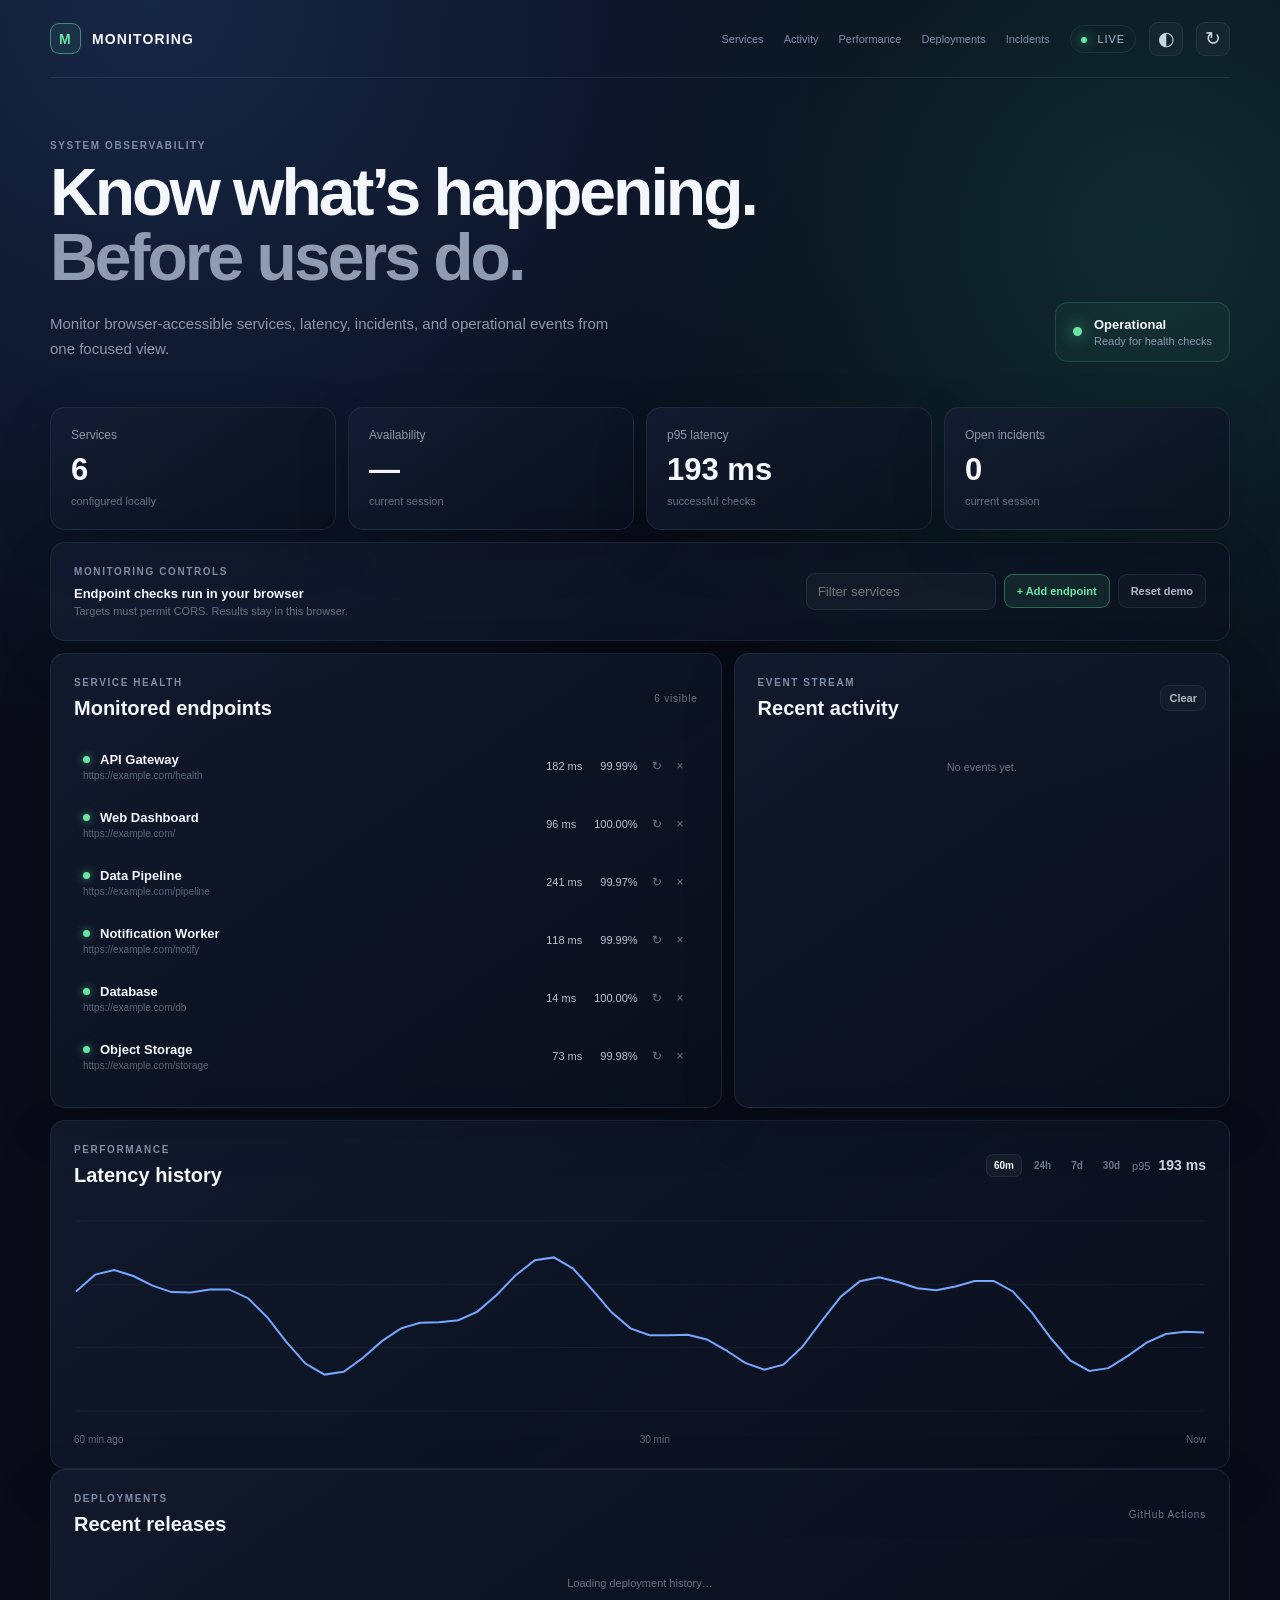
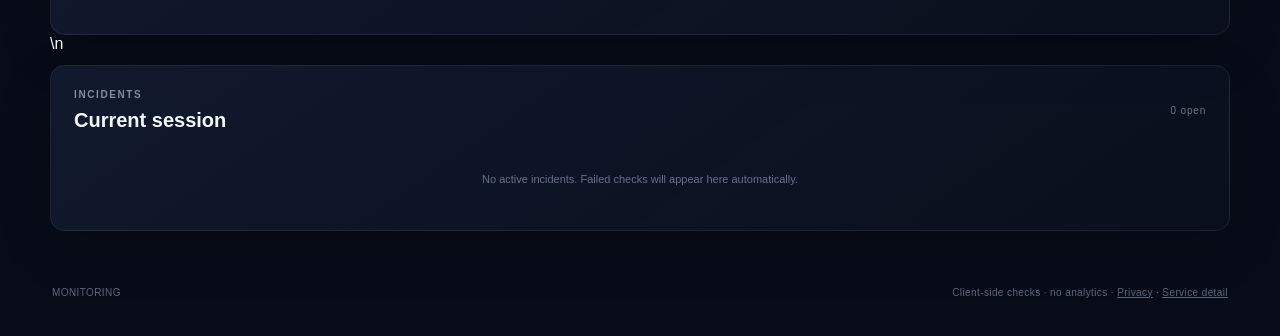
==== commit e58659d3: "Add deployment history panel" ====
--- a/index.html
+++ b/index.html
@@ -8,7 +8,7 @@
 <link href="https://fonts.googleapis.com/css2?family=DM+Sans:wght@400;500;600;700&family=Space+Grotesk:wght@500;600;700&display=swap" rel="stylesheet"><link rel="stylesheet" href="styles.css"></head>
 <body><div class="shell">
 <header class="topbar"><a class="brand" href="./" aria-label="MONITORING home"><span class="brand-mark" aria-hidden="true">M</span><span>MONITORING</span></a>
-<nav class="topbar-nav" aria-label="Dashboard sections"><a href="#services-panel">Services</a><a href="#events-panel">Activity</a><a href="#performance">Performance</a><a href="#incidents">Incidents</a></nav>
+<nav class="topbar-nav" aria-label="Dashboard sections"><a href="#services-panel">Services</a><a href="#events-panel">Activity</a><a href="#performance">Performance</a><a href="#deployments">Deployments</a><a href="#incidents">Incidents</a></nav>
 <div class="topbar-actions"><span class="live-pill"><i aria-hidden="true"></i> LIVE</span><button id="themeBtn" class="icon-btn" type="button" aria-label="Toggle theme" title="Toggle theme">◐</button><button id="refreshBtn" class="icon-btn" type="button" aria-label="Run health checks" title="Run health checks">↻</button></div></header>
 <main>
 <section class="hero" aria-labelledby="hero-title"><div><p class="eyebrow">SYSTEM OBSERVABILITY</p><h1 id="hero-title">Know what’s happening.<br><span>Before users do.</span></h1><p class="hero-copy">Monitor browser-accessible services, latency, incidents, and operational events from one focused view.</p></div>
@@ -18,7 +18,7 @@
 <section class="grid"><article class="panel services-panel" id="services-panel"><div class="panel-head"><div><p class="eyebrow">SERVICE HEALTH</p><h2>Monitored endpoints</h2></div><span class="panel-meta" id="serviceMeta">0 visible</span></div><div id="services" class="service-list" aria-live="polite"></div><div id="emptyServices" class="empty-state" hidden>No endpoints match this filter.</div></article>
 <article class="panel events-panel" id="events-panel"><div class="panel-head"><div><p class="eyebrow">EVENT STREAM</p><h2>Recent activity</h2></div><button id="clearEventsBtn" class="text-btn" type="button">Clear</button></div><div id="events" class="events-list" aria-live="polite"></div><div id="emptyEvents" class="empty-state" hidden>No events yet.</div></article></section>
 <section class="panel chart-panel" id="performance" aria-labelledby="performance-title"><div class="panel-head"><div><p class="eyebrow">PERFORMANCE</p><h2 id="performance-title">Latency history</h2></div><div class="chart-tools"><button class="range-btn active" data-range="60m">60m</button><button class="range-btn" data-range="24h">24h</button><button class="range-btn" data-range="7d">7d</button><button class="range-btn" data-range="30d">30d</button><span class="chart-value">p95 <strong id="chartP95">—</strong></span></div></div><div class="chart-wrap"><canvas id="latencyChart" aria-label="API latency history" role="img"></canvas></div><div class="chart-axis" aria-hidden="true"><span>60 min ago</span><span>30 min</span><span>Now</span></div></section>
-<section class="panel incidents-panel" id="incidents" aria-labelledby="incidents-title"><div class="panel-head"><div><p class="eyebrow">INCIDENTS</p><h2 id="incidents-title">Current session</h2></div><span class="panel-meta" id="incidentMeta">0 open</span></div><div id="incidentsList" class="incident-list" aria-live="polite"></div><div id="emptyIncidents" class="empty-state">No active incidents. Failed checks will appear here automatically.</div></section>
+<section class="panel deployments-panel" id="deployments" aria-labelledby="deployments-title"><div class="panel-head"><div><p class="eyebrow">DEPLOYMENTS</p><h2 id="deployments-title">Recent releases</h2></div><span class="panel-meta">GitHub Actions</span></div><div id="deploymentsList" class="deployment-list" aria-live="polite"><div class="empty-state">Loading deployment history…</div></div></section>\n<section class="panel incidents-panel" id="incidents" aria-labelledby="incidents-title"><div class="panel-head"><div><p class="eyebrow">INCIDENTS</p><h2 id="incidents-title">Current session</h2></div><span class="panel-meta" id="incidentMeta">0 open</span></div><div id="incidentsList" class="incident-list" aria-live="polite"></div><div id="emptyIncidents" class="empty-state">No active incidents. Failed checks will appear here automatically.</div></section>
 </main><footer><span>MONITORING</span><span>Client-side checks · no analytics · <a href="privacy.html">Privacy</a> · <a href="service.html">Service detail</a></span></footer></div>
 <dialog id="serviceDialog" class="dialog"><form id="serviceForm" method="dialog" class="dialog-card"><div class="panel-head"><div><p class="eyebrow">NEW MONITOR</p><h2>Add endpoint</h2></div><button class="close-btn" value="cancel" aria-label="Close dialog">×</button></div>
 <label>Service name<input id="serviceName" maxlength="60" required placeholder="My API"></label><label>HTTPS endpoint<input id="serviceUrl" type="url" maxlength="500" required placeholder="https://example.com/health"></label>
--- a/styles.css
+++ b/styles.css
@@ -37,4 +37,10 @@
 
 .error-page{width:min(720px,calc(100% - 40px));margin:0 auto;min-height:100vh;display:flex;flex-direction:column;justify-content:center;align-items:flex-start}.error-page h1{font:600 clamp(42px,8vw,72px)/1 "Space Grotesk",sans-serif;letter-spacing:-.045em;margin:0}.error-page p:not(.eyebrow){max-width:520px;color:var(--muted);line-height:1.7;margin:18px 0 26px}.error-link{display:inline-flex;padding:11px 15px;border:1px solid rgba(105,230,165,.3);border-radius:10px;color:var(--accent);text-decoration:none;background:rgba(105,230,165,.05)}.error-link:hover,.error-link:focus-visible{border-color:var(--accent);outline:none}
 .sr-only{position:absolute;width:1px;height:1px;padding:0;margin:-1px;overflow:hidden;clip:rect(0,0,0,0);white-space:nowrap;border:0}.toolbar{margin:12px 0;display:flex;align-items:center;justify-content:space-between;gap:18px}.toolbar strong{display:block;font-size:13px}.toolbar small{display:block;color:#657188;font-size:11px;margin-top:4px}.toolbar-actions{display:flex;align-items:center;gap:8px}.search input{width:190px;background:rgba(255,255,255,.03);border:1px solid var(--line);border-radius:9px;padding:10px 11px;color:var(--text);outline:none}.search input:focus{border-color:rgba(105,230,165,.5)}.primary-btn,.ghost-btn,.text-btn{font:600 11px "DM Sans",sans-serif;border-radius:9px;padding:10px 12px;cursor:pointer}.primary-btn{border:1px solid rgba(105,230,165,.35);background:rgba(105,230,165,.09);color:var(--accent)}.ghost-btn,.text-btn{border:1px solid var(--line);background:rgba(255,255,255,.025);color:#aeb9ca}.text-btn{padding:6px 8px}.primary-btn:hover,.primary-btn:focus-visible,.ghost-btn:hover,.ghost-btn:focus-visible{border-color:var(--accent);outline:none}.service{gap:12px}.service-main{min-width:0}.service-name{font-weight:600}.service-sub{display:block;color:#59667a;font-size:10px;margin-top:3px;white-space:nowrap;overflow:hidden;text-overflow:ellipsis;max-width:430px}.service-state{display:flex;align-items:center;gap:9px}.service-actions{display:flex;gap:5px}.mini-btn{border:0;background:none;color:#68758a;cursor:pointer;font-size:12px;padding:5px}.mini-btn:hover{color:var(--text)}.health.degraded{background:#f0c36a;box-shadow:0 0 9px rgba(240,195,106,.45)}.health.down{background:var(--danger);box-shadow:0 0 9px rgba(255,113,128,.55)}.incidents-panel{margin-top:12px}.incident{display:flex;justify-content:space-between;gap:15px;padding:12px;border:1px solid rgba(255,113,128,.15);background:rgba(255,113,128,.04);border-radius:10px}.incident strong{font-size:12px}.incident span{display:block;color:#8b97aa;font-size:11px;margin-top:3px}.incident time{color:#8b97aa;font-size:10px;white-space:nowrap}.empty-state{padding:22px 10px;text-align:center;color:#657188;font-size:11px}.dialog{border:0;padding:0;background:transparent;color:var(--text);max-width:min(500px,calc(100% - 24px));width:100%}.dialog::backdrop{background:rgba(0,0,0,.68);backdrop-filter:blur(5px)}.dialog-card{padding:23px;border:1px solid var(--line);background:#0d1424;border-radius:15px;box-shadow:0 24px 90px rgba(0,0,0,.5)}.dialog-card label{display:block;color:#aeb9ca;font-size:11px;margin:14px 0}.dialog-card input{display:block;width:100%;margin-top:7px;padding:11px;border:1px solid var(--line);border-radius:9px;background:#080c18;color:var(--text);outline:none}.dialog-card input:focus{border-color:rgba(105,230,165,.5)}.form-note{color:#657188;font-size:10px;line-height:1.6}.dialog-actions{display:flex;justify-content:flex-end;gap:8px;margin-top:18px}.close-btn{border:0;background:none;color:#8b97aa;font-size:22px;cursor:pointer}.toast{position:fixed;right:18px;bottom:18px;max-width:340px;padding:12px 14px;border:1px solid rgba(105,230,165,.25);background:#0d1726;color:#dce6f4;border-radius:10px;font-size:11px;box-shadow:0 15px 50px rgba(0,0,0,.35);transform:translateY(15px);opacity:0;pointer-events:none;transition:.2s}.toast.show{transform:none;opacity:1}.status-card.warning{border-color:rgba(240,195,106,.25);background:rgba(240,195,106,.05)}.status-card.warning .status-dot{background:#f0c36a}.status-card.down{border-color:rgba(255,113,128,.25);background:rgba(255,113,128,.05)}.status-card.down .status-dot{background:var(--danger)}
-@media(max-width:800px){.toolbar{align-items:stretch;flex-direction:column}.toolbar-actions{flex-wrap:wrap}.search{flex:1}.search input{width:100%}}@media(max-width:480px){.toolbar-actions>*{flex:1}.toolbar-actions .search{flex-basis:100%}.service-meta{display:none}.service-sub{max-width:180px}.incident{align-items:flex-start;flex-direction:column}}.detail-card{margin:24px 0;display:grid;grid-template-columns:repeat(3,1fr);gap:12px}.detail-card div{padding:15px;border:1px solid var(--line);border-radius:10px}.detail-card span{display:block;color:#657188;font-size:10px}.detail-card strong{display:block;margin-top:7px;font-size:16px}.service-detail{align-items:flex-start}.service-detail h1{max-width:800px}.service-detail>p:not(.eyebrow){max-width:760px}@media(max-width:600px){.detail-card{grid-template-columns:1fr}}+@media(max-width:800px){.toolbar{align-items:stretch;flex-direction:column}.toolbar-actions{flex-wrap:wrap}.search{flex:1}.search input{width:100%}}@media(max-width:480px){.toolbar-actions>*{flex:1}.toolbar-actions .search{flex-basis:100%}.service-meta{display:none}.service-sub{max-width:180px}.incident{align-items:flex-start;flex-direction:column}}.detail-card{margin:24px 0;display:grid;grid-template-columns:repeat(3,1fr);gap:12px}.detail-card div{padding:15px;border:1px solid var(--line);border-radius:10px}.detail-card span{display:block;color:#657188;font-size:10px}.detail-card strong{display:block;margin-top:7px;font-size:16px}.service-detail{align-items:flex-start}.service-detail h1{max-width:800px}.service-detail>p:not(.eyebrow){max-width:760px}@media(max-width:600px){.detail-card{grid-template-columns:1fr}}
+:root.light{--bg:#f5f7fb;--panel:rgba(255,255,255,.88);--line:rgba(15,23,42,.12);--text:#111827;--muted:#526074}
+.light body{background:radial-gradient(circle at 12% 0%,#dce7fb 0,transparent 34%),radial-gradient(circle at 90% 12%,#dff6ee 0,transparent 28%),var(--bg)}
+.light .kpi,.light .panel{background:rgba(255,255,255,.82);box-shadow:0 18px 55px rgba(15,23,42,.08)}
+.light .dialog-card{background:#fff}.light .dialog-card input,.light .search input{background:#f8fafc;color:#111827}
+.chart-tools{display:flex;align-items:center;gap:4px}.range-btn{border:1px solid transparent;background:transparent;color:#68758a;border-radius:7px;padding:5px 7px;font:600 10px "DM Sans",sans-serif;cursor:pointer}.range-btn.active,.range-btn:hover{border-color:var(--line);background:rgba(255,255,255,.04);color:var(--text)}
+@media(max-width:600px){.chart-tools{flex-wrap:wrap;justify-content:flex-end}.chart-value{width:100%;text-align:right}}
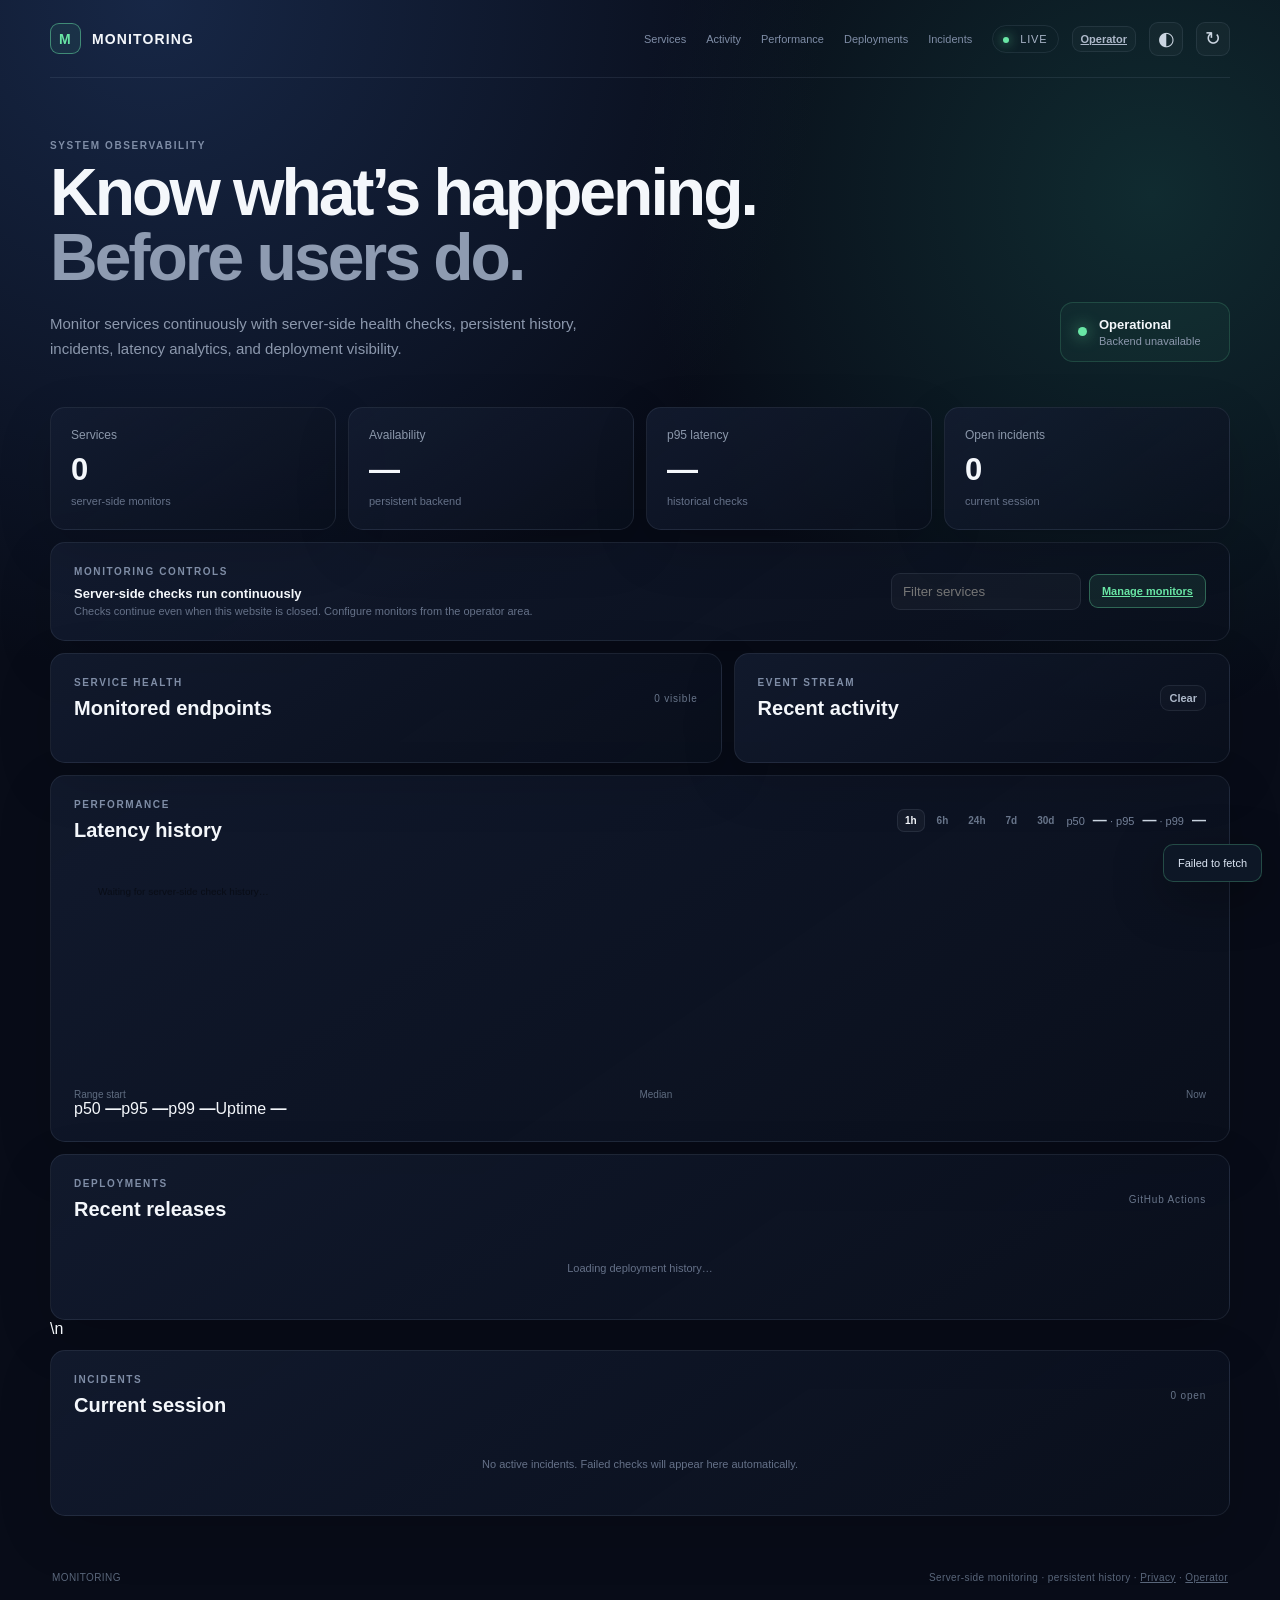
==== commit 43f00cc6: "feat: update dashboard for server-side monitoring" ====
--- a/index.html
+++ b/index.html
@@ -9,19 +9,17 @@
 <body><div class="shell">
 <header class="topbar"><a class="brand" href="./" aria-label="MONITORING home"><span class="brand-mark" aria-hidden="true">M</span><span>MONITORING</span></a>
 <nav class="topbar-nav" aria-label="Dashboard sections"><a href="#services-panel">Services</a><a href="#events-panel">Activity</a><a href="#performance">Performance</a><a href="#deployments">Deployments</a><a href="#incidents">Incidents</a></nav>
-<div class="topbar-actions"><span class="live-pill"><i aria-hidden="true"></i> LIVE</span><button id="themeBtn" class="icon-btn" type="button" aria-label="Toggle theme" title="Toggle theme">◐</button><button id="refreshBtn" class="icon-btn" type="button" aria-label="Run health checks" title="Run health checks">↻</button></div></header>
+<div class="topbar-actions"><span class="live-pill"><i aria-hidden="true"></i> LIVE</span><a class="text-btn" href="operator.html">Operator</a><button id="themeBtn" class="icon-btn" type="button" aria-label="Toggle theme" title="Toggle theme">◐</button><button id="refreshBtn" class="icon-btn" type="button" aria-label="Run health checks" title="Run health checks">↻</button></div></header>
 <main>
-<section class="hero" aria-labelledby="hero-title"><div><p class="eyebrow">SYSTEM OBSERVABILITY</p><h1 id="hero-title">Know what’s happening.<br><span>Before users do.</span></h1><p class="hero-copy">Monitor browser-accessible services, latency, incidents, and operational events from one focused view.</p></div>
+<section class="hero" aria-labelledby="hero-title"><div><p class="eyebrow">SYSTEM OBSERVABILITY</p><h1 id="hero-title">Know what’s happening.<br><span>Before users do.</span></h1><p class="hero-copy">Monitor services continuously with server-side health checks, persistent history, incidents, latency analytics, and deployment visibility.</p></div>
 <div class="status-card" id="overallStatus" role="status" aria-live="polite"><span class="status-dot" aria-hidden="true"></span><div><strong id="overallStatusText">Operational</strong><small id="updatedAt">Ready for health checks</small></div></div></section>
-<section class="kpis" aria-label="Key metrics"><article class="kpi"><span>Services</span><strong id="serviceCount">0</strong><small>configured locally</small></article><article class="kpi"><span>Availability</span><strong id="availability">—</strong><small>current session</small></article><article class="kpi"><span>p95 latency</span><strong id="p95">—</strong><small>successful checks</small></article><article class="kpi"><span>Open incidents</span><strong id="incidentCount">0</strong><small>current session</small></article></section>
-<section class="toolbar panel" aria-label="Monitoring controls"><div><p class="eyebrow">MONITORING CONTROLS</p><strong>Endpoint checks run in your browser</strong><small>Targets must permit CORS. Results stay in this browser.</small></div><div class="toolbar-actions"><label class="search"><span class="sr-only">Filter services</span><input id="serviceFilter" type="search" placeholder="Filter services" autocomplete="off"></label><button id="addServiceBtn" class="primary-btn" type="button">+ Add endpoint</button><button id="clearDataBtn" class="ghost-btn" type="button">Reset demo</button></div></section>
+<section class="kpis" aria-label="Key metrics"><article class="kpi"><span>Services</span><strong id="serviceCount">0</strong><small>server-side monitors</small></article><article class="kpi"><span>Availability</span><strong id="availability">—</strong><small>persistent backend</small></article><article class="kpi"><span>p95 latency</span><strong id="p95">—</strong><small>historical checks</small></article><article class="kpi"><span>Open incidents</span><strong id="incidentCount">0</strong><small>current session</small></article></section>
+<section class="toolbar panel" aria-label="Monitoring controls"><div><p class="eyebrow">MONITORING CONTROLS</p><strong>Server-side checks run continuously</strong><small>Checks continue even when this website is closed. Configure monitors from the operator area.</small></div><div class="toolbar-actions"><label class="search"><span class="sr-only">Filter services</span><input id="serviceFilter" type="search" placeholder="Filter services" autocomplete="off"></label><a class="primary-btn" href="operator.html">Manage monitors</a></div></section>
 <section class="grid"><article class="panel services-panel" id="services-panel"><div class="panel-head"><div><p class="eyebrow">SERVICE HEALTH</p><h2>Monitored endpoints</h2></div><span class="panel-meta" id="serviceMeta">0 visible</span></div><div id="services" class="service-list" aria-live="polite"></div><div id="emptyServices" class="empty-state" hidden>No endpoints match this filter.</div></article>
 <article class="panel events-panel" id="events-panel"><div class="panel-head"><div><p class="eyebrow">EVENT STREAM</p><h2>Recent activity</h2></div><button id="clearEventsBtn" class="text-btn" type="button">Clear</button></div><div id="events" class="events-list" aria-live="polite"></div><div id="emptyEvents" class="empty-state" hidden>No events yet.</div></article></section>
-<section class="panel chart-panel" id="performance" aria-labelledby="performance-title"><div class="panel-head"><div><p class="eyebrow">PERFORMANCE</p><h2 id="performance-title">Latency history</h2></div><div class="chart-tools"><button class="range-btn active" data-range="60m">60m</button><button class="range-btn" data-range="24h">24h</button><button class="range-btn" data-range="7d">7d</button><button class="range-btn" data-range="30d">30d</button><span class="chart-value">p95 <strong id="chartP95">—</strong></span></div></div><div class="chart-wrap"><canvas id="latencyChart" aria-label="API latency history" role="img"></canvas></div><div class="chart-axis" aria-hidden="true"><span>60 min ago</span><span>30 min</span><span>Now</span></div></section>
+<section class="panel chart-panel" id="performance" aria-labelledby="performance-title"><div class="panel-head"><div><p class="eyebrow">PERFORMANCE</p><h2 id="performance-title">Latency history</h2></div><div class="chart-tools"><button class="range-btn active" data-range="1h">1h</button><button class="range-btn" data-range="6h">6h</button><button class="range-btn" data-range="24h">24h</button><button class="range-btn" data-range="7d">7d</button><button class="range-btn" data-range="30d">30d</button><span class="chart-value">p50 <strong id="chartP50">—</strong> · p95 <strong id="chartP95">—</strong> · p99 <strong id="chartP99">—</strong></span></div></div><div class="chart-wrap"><canvas id="latencyChart" aria-label="API latency history" role="img"></canvas></div><div class="chart-axis" aria-hidden="true"><span>Range start</span><span>Median</span><span>Now</span></div><div class="analytics-strip"><span>p50 <b id="chartP50">—</b></span><span>p95 <b id="chartP95Bottom">—</b></span><span>p99 <b id="chartP99">—</b></span><span>Uptime <b id="chartUptime">—</b></span></div></section>
 <section class="panel deployments-panel" id="deployments" aria-labelledby="deployments-title"><div class="panel-head"><div><p class="eyebrow">DEPLOYMENTS</p><h2 id="deployments-title">Recent releases</h2></div><span class="panel-meta">GitHub Actions</span></div><div id="deploymentsList" class="deployment-list" aria-live="polite"><div class="empty-state">Loading deployment history…</div></div></section>\n<section class="panel incidents-panel" id="incidents" aria-labelledby="incidents-title"><div class="panel-head"><div><p class="eyebrow">INCIDENTS</p><h2 id="incidents-title">Current session</h2></div><span class="panel-meta" id="incidentMeta">0 open</span></div><div id="incidentsList" class="incident-list" aria-live="polite"></div><div id="emptyIncidents" class="empty-state">No active incidents. Failed checks will appear here automatically.</div></section>
-</main><footer><span>MONITORING</span><span>Client-side checks · no analytics · <a href="privacy.html">Privacy</a> · <a href="service.html">Service detail</a></span></footer></div>
-<dialog id="serviceDialog" class="dialog"><form id="serviceForm" method="dialog" class="dialog-card"><div class="panel-head"><div><p class="eyebrow">NEW MONITOR</p><h2>Add endpoint</h2></div><button class="close-btn" value="cancel" aria-label="Close dialog">×</button></div>
-<label>Service name<input id="serviceName" maxlength="60" required placeholder="My API"></label><label>HTTPS endpoint<input id="serviceUrl" type="url" maxlength="500" required placeholder="https://example.com/health"></label>
-<p class="form-note">The browser will request this URL. Cross-origin targets need an appropriate CORS response. Do not enter secrets or private credentials.</p><div class="dialog-actions"><button class="ghost-btn" value="cancel">Cancel</button><button class="primary-btn" value="default">Add endpoint</button></div></form></dialog>
+</main><footer><span>MONITORING</span><span>Server-side monitoring · persistent history · <a href="privacy.html">Privacy</a> · <a href="operator.html">Operator</a></span></footer></div>
+
 <div id="toast" class="toast" role="status" aria-live="polite"></div><noscript><div class="noscript">JavaScript is required for monitoring checks and the interactive dashboard.</div></noscript><script src="app.js" defer></script>
 </body></html>
--- a/styles.css
+++ b/styles.css
@@ -44,3 +44,5 @@
 .light .dialog-card{background:#fff}.light .dialog-card input,.light .search input{background:#f8fafc;color:#111827}
 .chart-tools{display:flex;align-items:center;gap:4px}.range-btn{border:1px solid transparent;background:transparent;color:#68758a;border-radius:7px;padding:5px 7px;font:600 10px "DM Sans",sans-serif;cursor:pointer}.range-btn.active,.range-btn:hover{border-color:var(--line);background:rgba(255,255,255,.04);color:var(--text)}
 @media(max-width:600px){.chart-tools{flex-wrap:wrap;justify-content:flex-end}.chart-value{width:100%;text-align:right}}
+
+.deployments-panel{margin-top:12px}.deployment-list{display:grid;gap:7px}.deployment{display:flex;align-items:center;justify-content:space-between;gap:12px;padding:11px 12px;border:1px solid transparent;border-radius:9px;text-decoration:none}.deployment:hover{background:rgba(255,255,255,.025);border-color:var(--line)}.deployment strong{display:block;font-size:11px;color:#cbd5e1}.deployment small{display:block;color:#68758a;font-size:10px;margin-top:3px}.deployment>b{font-size:10px;font-weight:600;text-transform:uppercase}.deployment .success{color:var(--accent)}.deployment .failure{color:var(--danger)}.deployment .pending{color:#f0c36a}
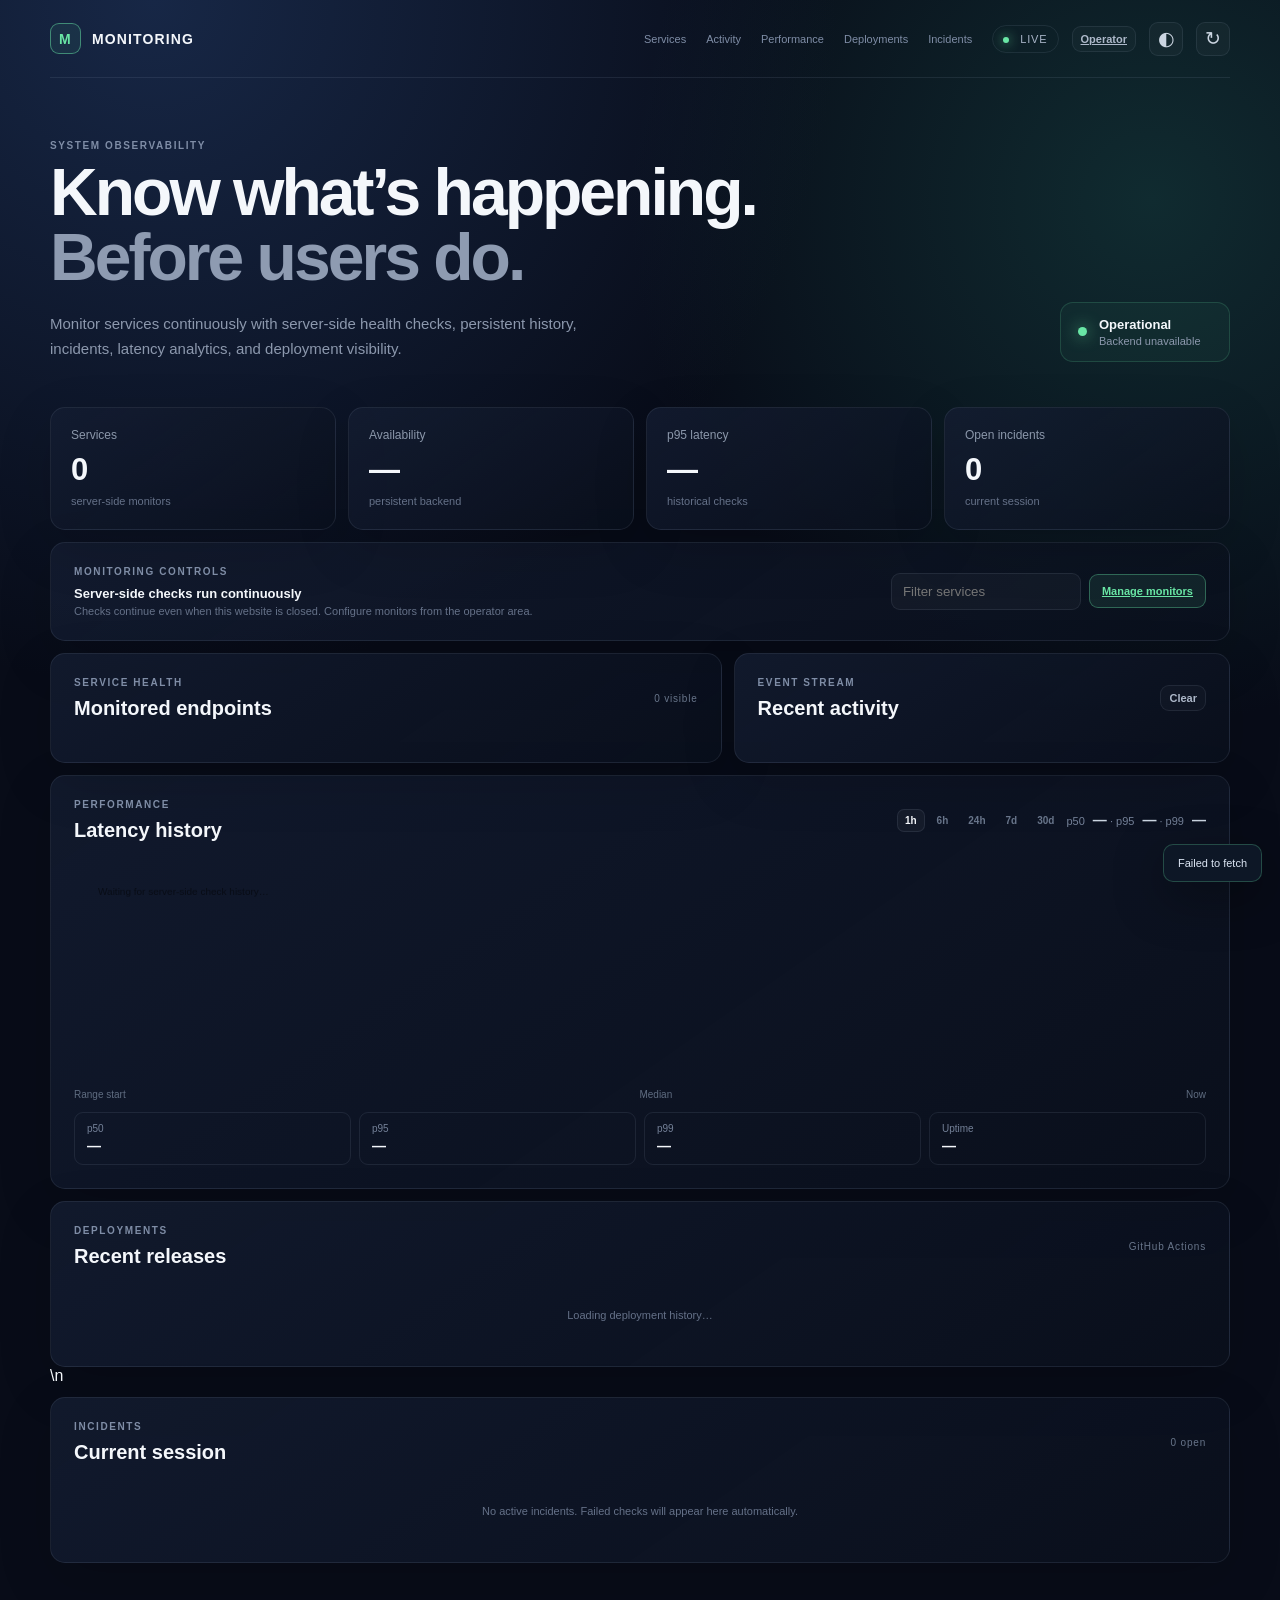
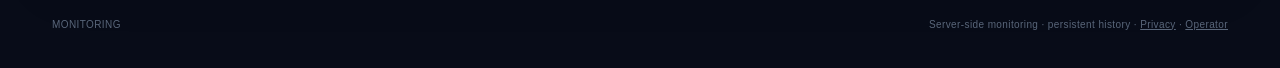
==== commit 32dfa75f: "fix: remove duplicate analytics element ids" ====
--- a/index.html
+++ b/index.html
@@ -17,7 +17,7 @@
 <section class="toolbar panel" aria-label="Monitoring controls"><div><p class="eyebrow">MONITORING CONTROLS</p><strong>Server-side checks run continuously</strong><small>Checks continue even when this website is closed. Configure monitors from the operator area.</small></div><div class="toolbar-actions"><label class="search"><span class="sr-only">Filter services</span><input id="serviceFilter" type="search" placeholder="Filter services" autocomplete="off"></label><a class="primary-btn" href="operator.html">Manage monitors</a></div></section>
 <section class="grid"><article class="panel services-panel" id="services-panel"><div class="panel-head"><div><p class="eyebrow">SERVICE HEALTH</p><h2>Monitored endpoints</h2></div><span class="panel-meta" id="serviceMeta">0 visible</span></div><div id="services" class="service-list" aria-live="polite"></div><div id="emptyServices" class="empty-state" hidden>No endpoints match this filter.</div></article>
 <article class="panel events-panel" id="events-panel"><div class="panel-head"><div><p class="eyebrow">EVENT STREAM</p><h2>Recent activity</h2></div><button id="clearEventsBtn" class="text-btn" type="button">Clear</button></div><div id="events" class="events-list" aria-live="polite"></div><div id="emptyEvents" class="empty-state" hidden>No events yet.</div></article></section>
-<section class="panel chart-panel" id="performance" aria-labelledby="performance-title"><div class="panel-head"><div><p class="eyebrow">PERFORMANCE</p><h2 id="performance-title">Latency history</h2></div><div class="chart-tools"><button class="range-btn active" data-range="1h">1h</button><button class="range-btn" data-range="6h">6h</button><button class="range-btn" data-range="24h">24h</button><button class="range-btn" data-range="7d">7d</button><button class="range-btn" data-range="30d">30d</button><span class="chart-value">p50 <strong id="chartP50">—</strong> · p95 <strong id="chartP95">—</strong> · p99 <strong id="chartP99">—</strong></span></div></div><div class="chart-wrap"><canvas id="latencyChart" aria-label="API latency history" role="img"></canvas></div><div class="chart-axis" aria-hidden="true"><span>Range start</span><span>Median</span><span>Now</span></div><div class="analytics-strip"><span>p50 <b id="chartP50">—</b></span><span>p95 <b id="chartP95Bottom">—</b></span><span>p99 <b id="chartP99">—</b></span><span>Uptime <b id="chartUptime">—</b></span></div></section>
+<section class="panel chart-panel" id="performance" aria-labelledby="performance-title"><div class="panel-head"><div><p class="eyebrow">PERFORMANCE</p><h2 id="performance-title">Latency history</h2></div><div class="chart-tools"><button class="range-btn active" data-range="1h">1h</button><button class="range-btn" data-range="6h">6h</button><button class="range-btn" data-range="24h">24h</button><button class="range-btn" data-range="7d">7d</button><button class="range-btn" data-range="30d">30d</button><span class="chart-value">p50 <strong>—</strong> · p95 <strong id="chartP95">—</strong> · p99 <strong>—</strong></span></div></div><div class="chart-wrap"><canvas id="latencyChart" aria-label="API latency history" role="img"></canvas></div><div class="chart-axis" aria-hidden="true"><span>Range start</span><span>Median</span><span>Now</span></div><div class="analytics-strip"><span>p50 <b id="chartP50">—</b></span><span>p95 <b id="chartP95Bottom">—</b></span><span>p99 <b id="chartP99">—</b></span><span>Uptime <b id="chartUptime">—</b></span></div></section>
 <section class="panel deployments-panel" id="deployments" aria-labelledby="deployments-title"><div class="panel-head"><div><p class="eyebrow">DEPLOYMENTS</p><h2 id="deployments-title">Recent releases</h2></div><span class="panel-meta">GitHub Actions</span></div><div id="deploymentsList" class="deployment-list" aria-live="polite"><div class="empty-state">Loading deployment history…</div></div></section>\n<section class="panel incidents-panel" id="incidents" aria-labelledby="incidents-title"><div class="panel-head"><div><p class="eyebrow">INCIDENTS</p><h2 id="incidents-title">Current session</h2></div><span class="panel-meta" id="incidentMeta">0 open</span></div><div id="incidentsList" class="incident-list" aria-live="polite"></div><div id="emptyIncidents" class="empty-state">No active incidents. Failed checks will appear here automatically.</div></section>
 </main><footer><span>MONITORING</span><span>Server-side monitoring · persistent history · <a href="privacy.html">Privacy</a> · <a href="operator.html">Operator</a></span></footer></div>
 
--- a/styles.css
+++ b/styles.css
@@ -45,4 +45,5 @@
 .chart-tools{display:flex;align-items:center;gap:4px}.range-btn{border:1px solid transparent;background:transparent;color:#68758a;border-radius:7px;padding:5px 7px;font:600 10px "DM Sans",sans-serif;cursor:pointer}.range-btn.active,.range-btn:hover{border-color:var(--line);background:rgba(255,255,255,.04);color:var(--text)}
 @media(max-width:600px){.chart-tools{flex-wrap:wrap;justify-content:flex-end}.chart-value{width:100%;text-align:right}}
 
-.deployments-panel{margin-top:12px}.deployment-list{display:grid;gap:7px}.deployment{display:flex;align-items:center;justify-content:space-between;gap:12px;padding:11px 12px;border:1px solid transparent;border-radius:9px;text-decoration:none}.deployment:hover{background:rgba(255,255,255,.025);border-color:var(--line)}.deployment strong{display:block;font-size:11px;color:#cbd5e1}.deployment small{display:block;color:#68758a;font-size:10px;margin-top:3px}.deployment>b{font-size:10px;font-weight:600;text-transform:uppercase}.deployment .success{color:var(--accent)}.deployment .failure{color:var(--danger)}.deployment .pending{color:#f0c36a}+.deployments-panel{margin-top:12px}.deployment-list{display:grid;gap:7px}.deployment{display:flex;align-items:center;justify-content:space-between;gap:12px;padding:11px 12px;border:1px solid transparent;border-radius:9px;text-decoration:none}.deployment:hover{background:rgba(255,255,255,.025);border-color:var(--line)}.deployment strong{display:block;font-size:11px;color:#cbd5e1}.deployment small{display:block;color:#68758a;font-size:10px;margin-top:3px}.deployment>b{font-size:10px;font-weight:600;text-transform:uppercase}.deployment .success{color:var(--accent)}.deployment .failure{color:var(--danger)}.deployment .pending{color:#f0c36a}
+.analytics-strip{display:flex;gap:8px;flex-wrap:wrap;margin-top:12px}.analytics-strip>span{flex:1;min-width:100px;padding:10px 12px;border:1px solid var(--line);border-radius:9px;color:#748198;font-size:10px}.analytics-strip b{display:block;margin-top:4px;color:var(--text);font:600 14px 'Space Grotesk',sans-serif}.analytics-strip span+span{}
